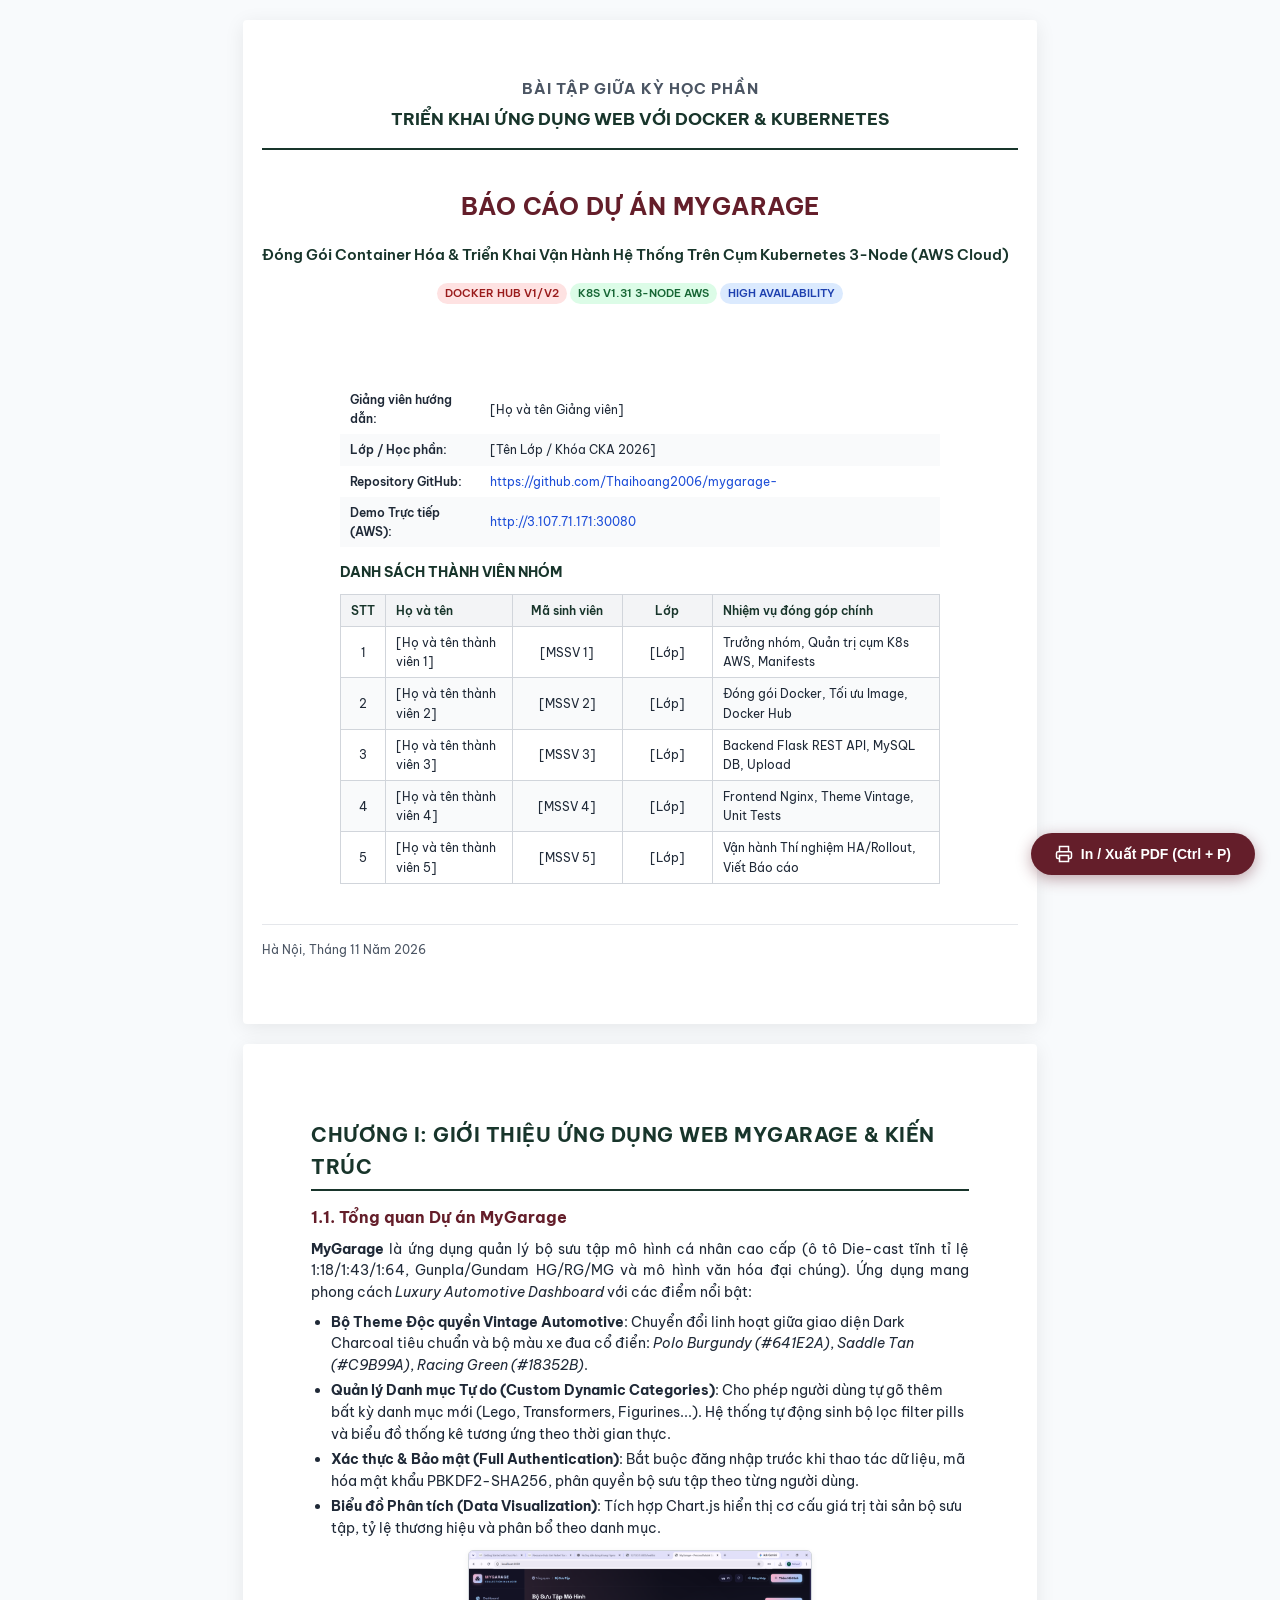
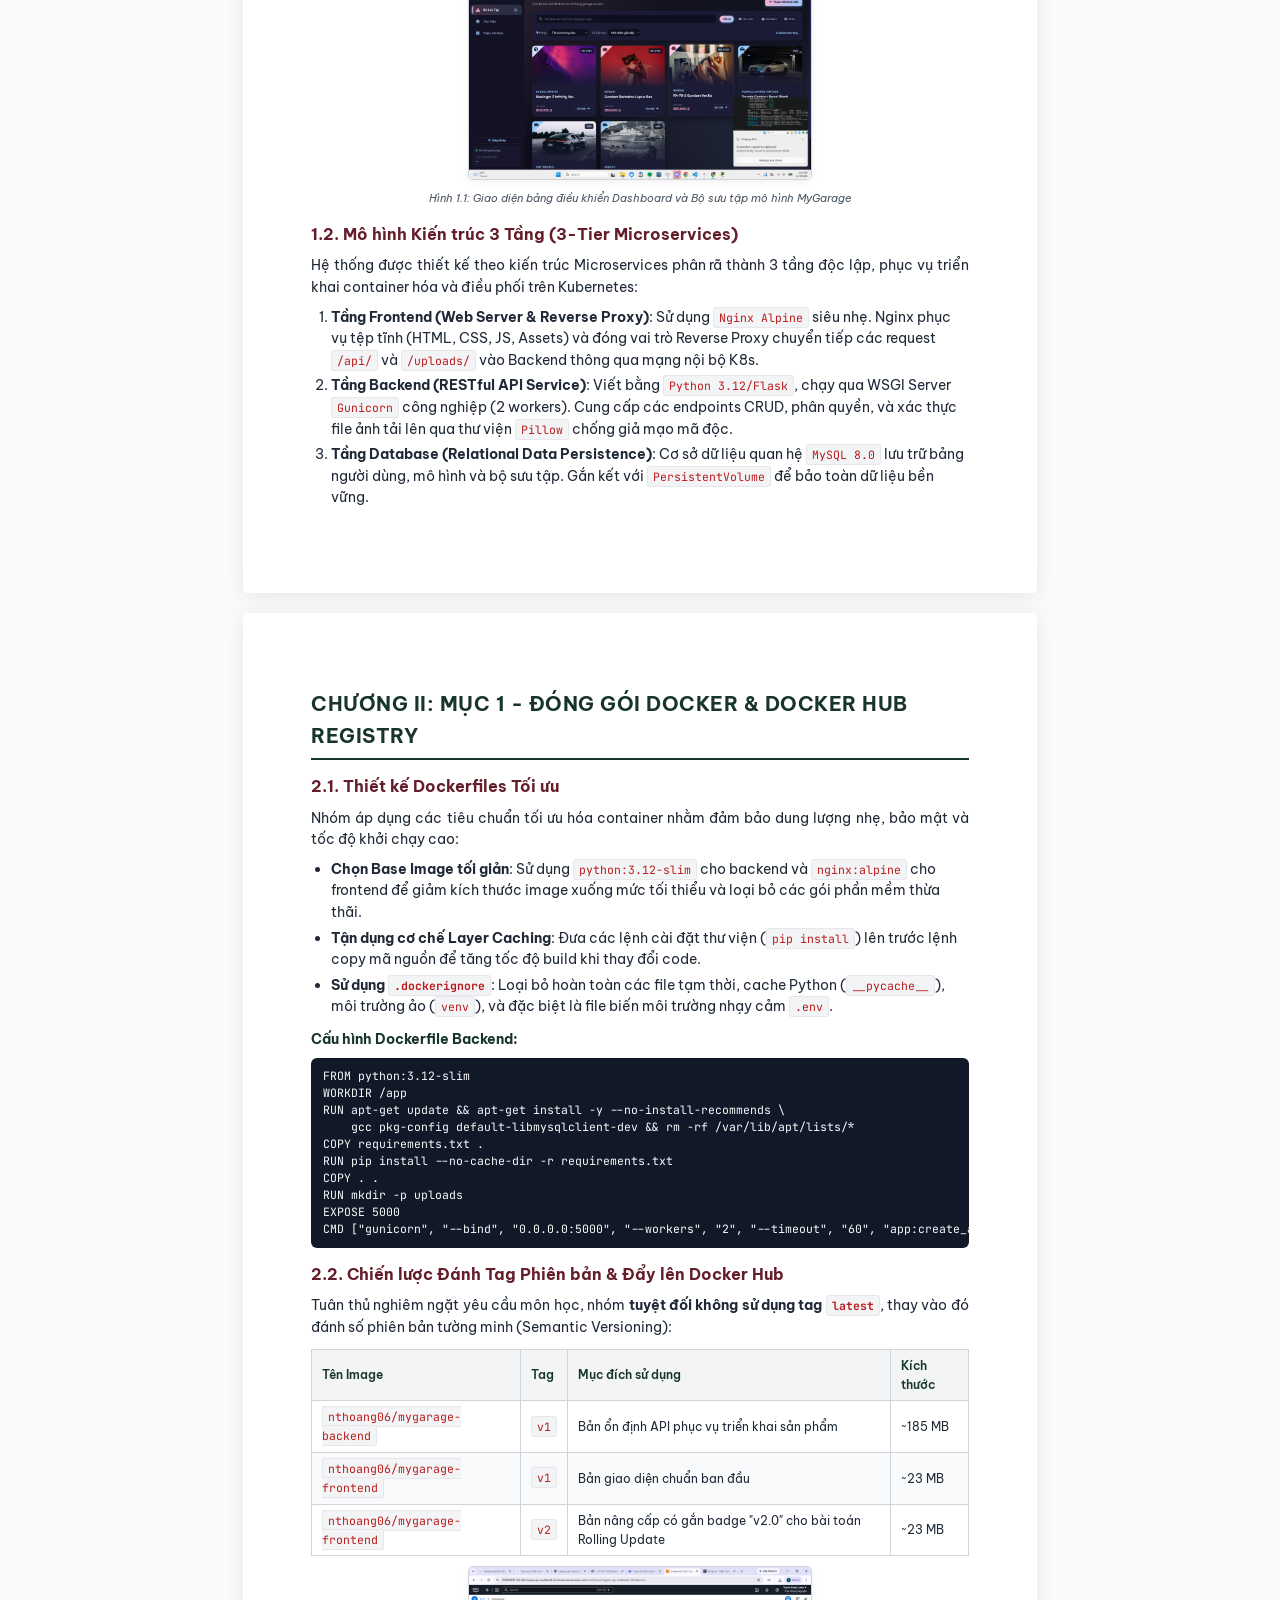
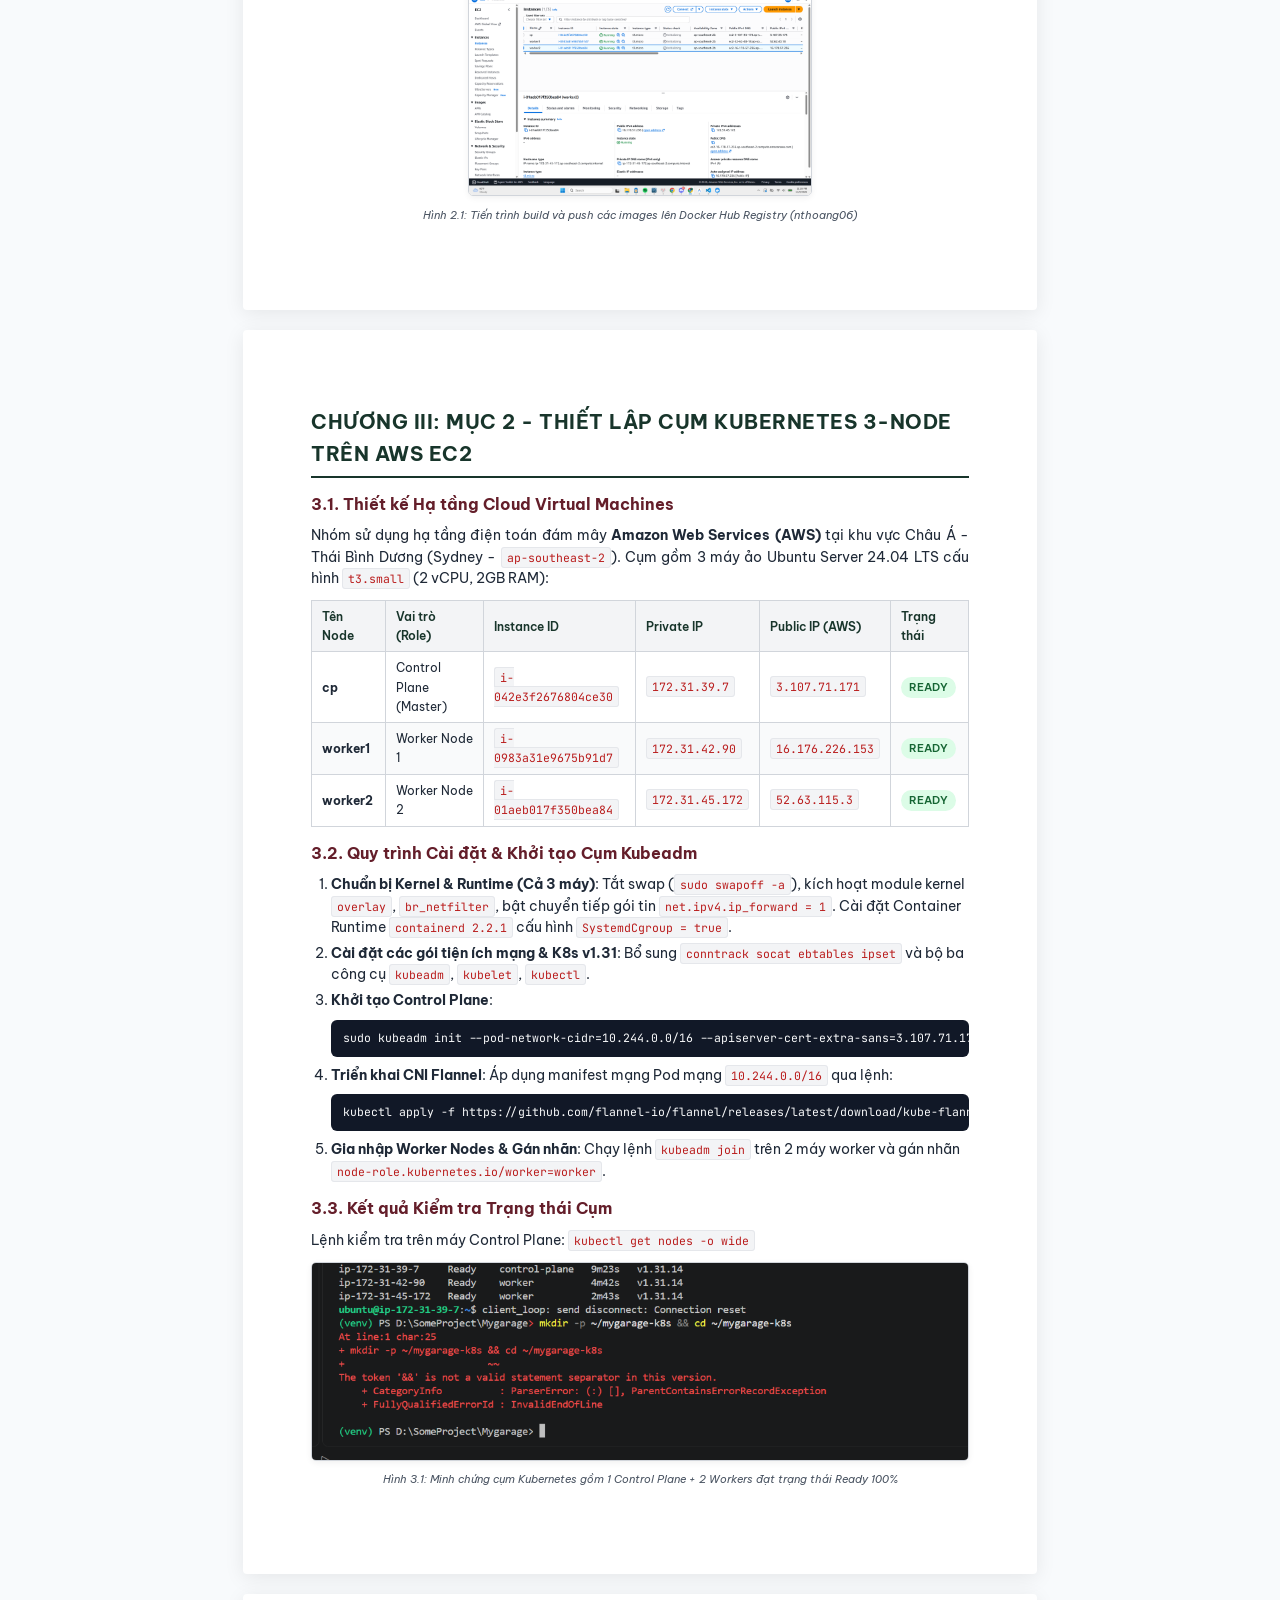
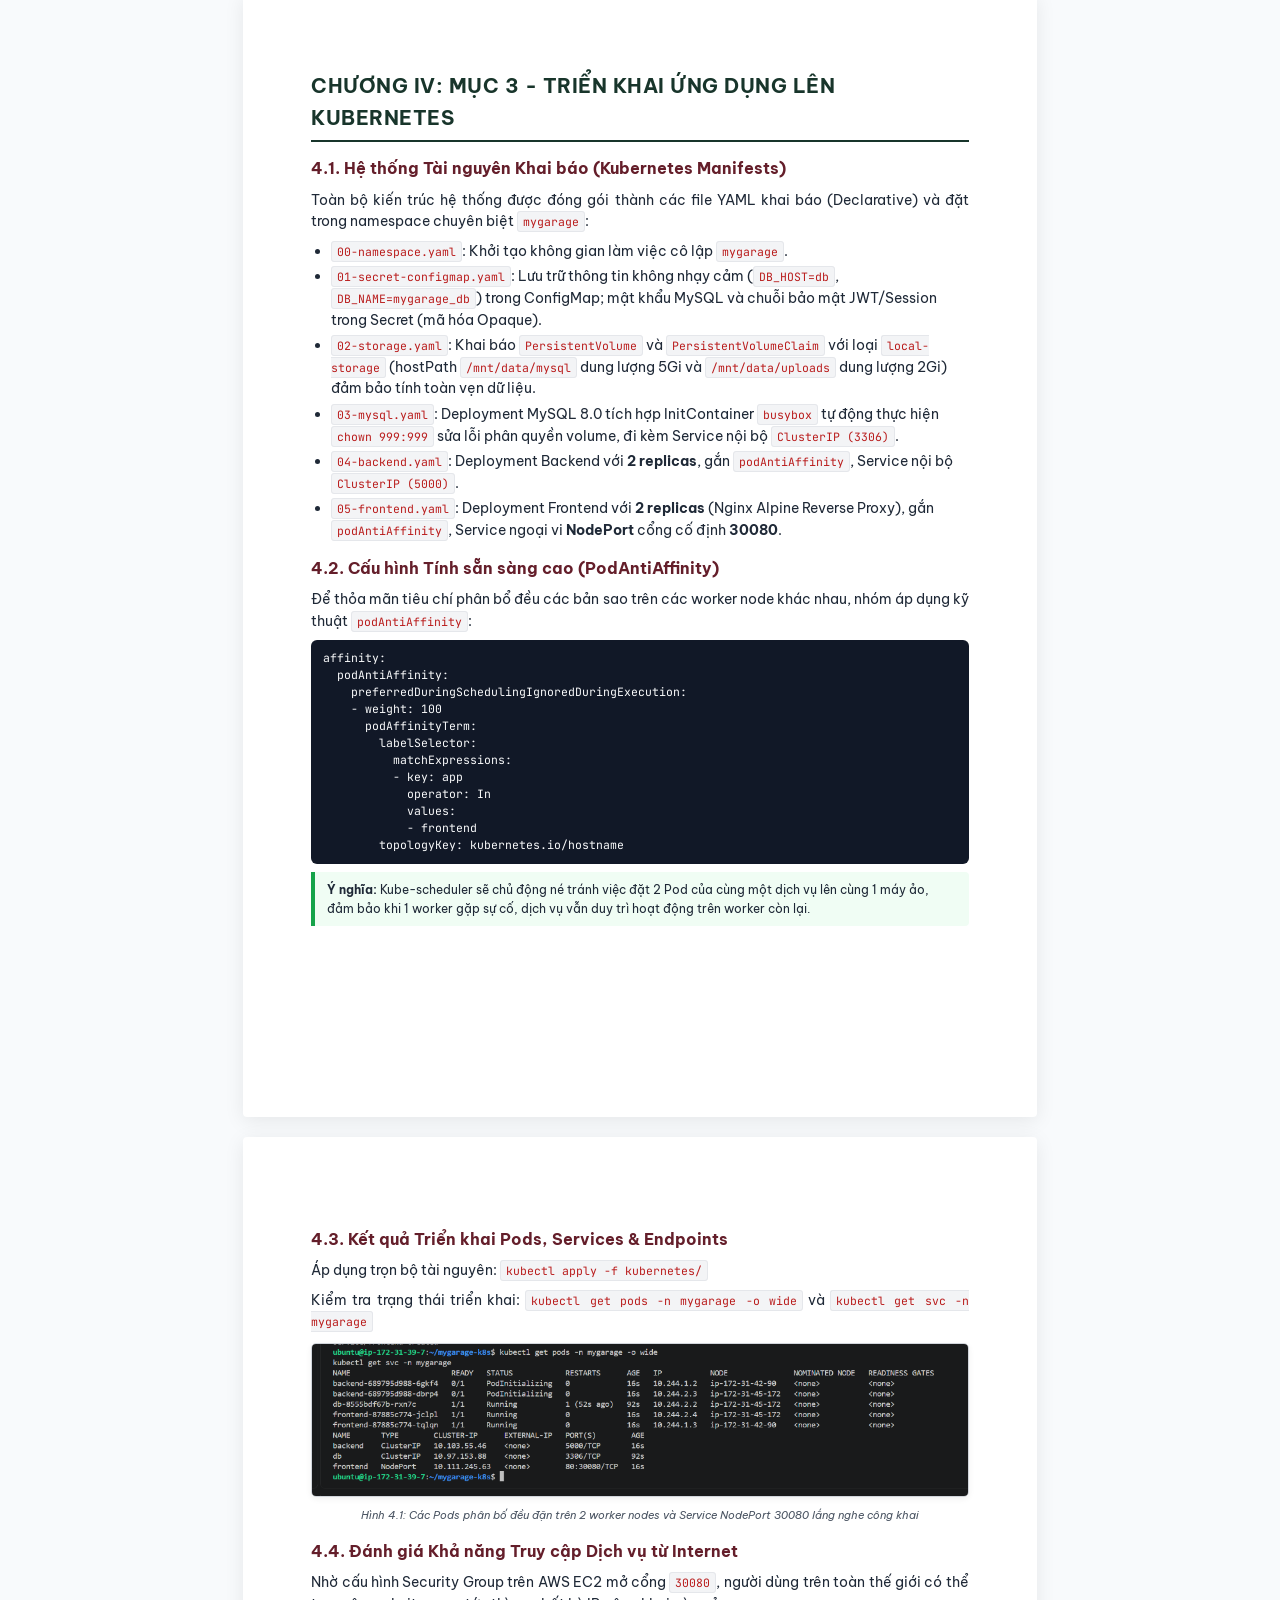
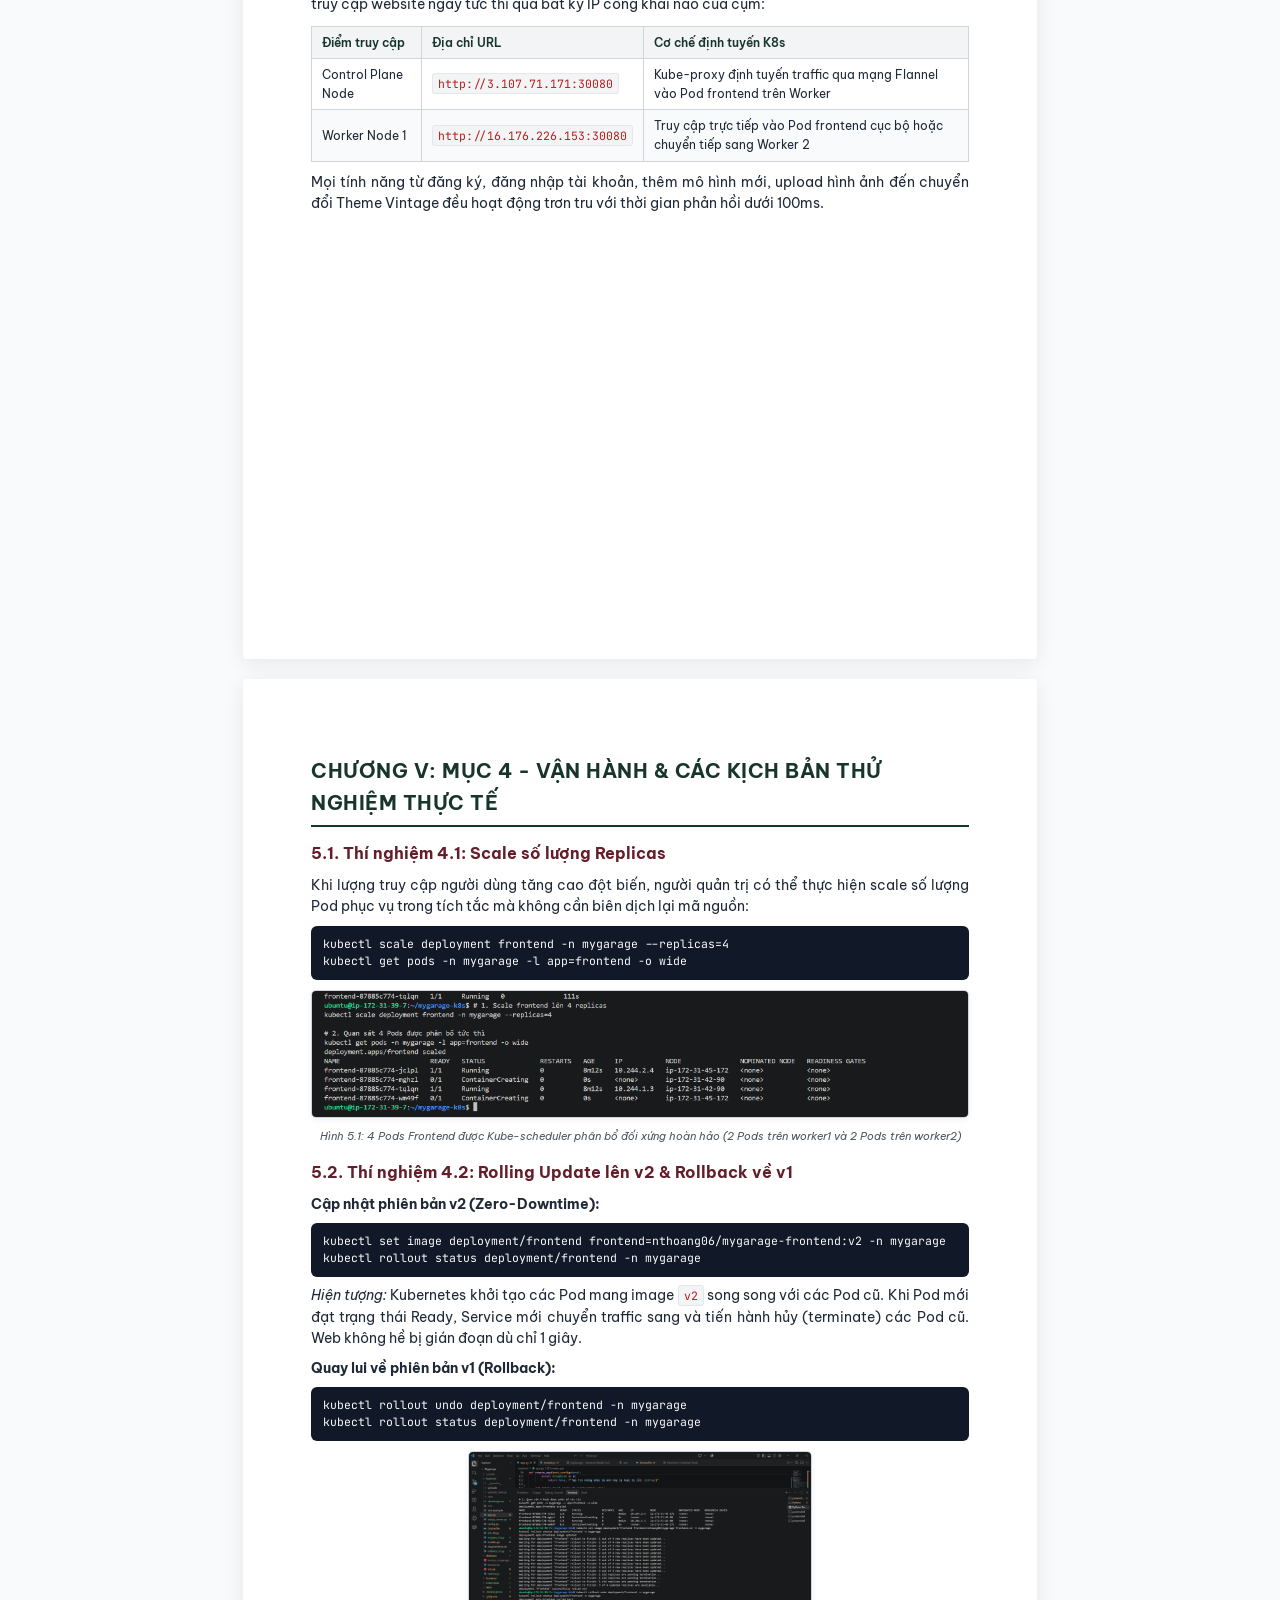
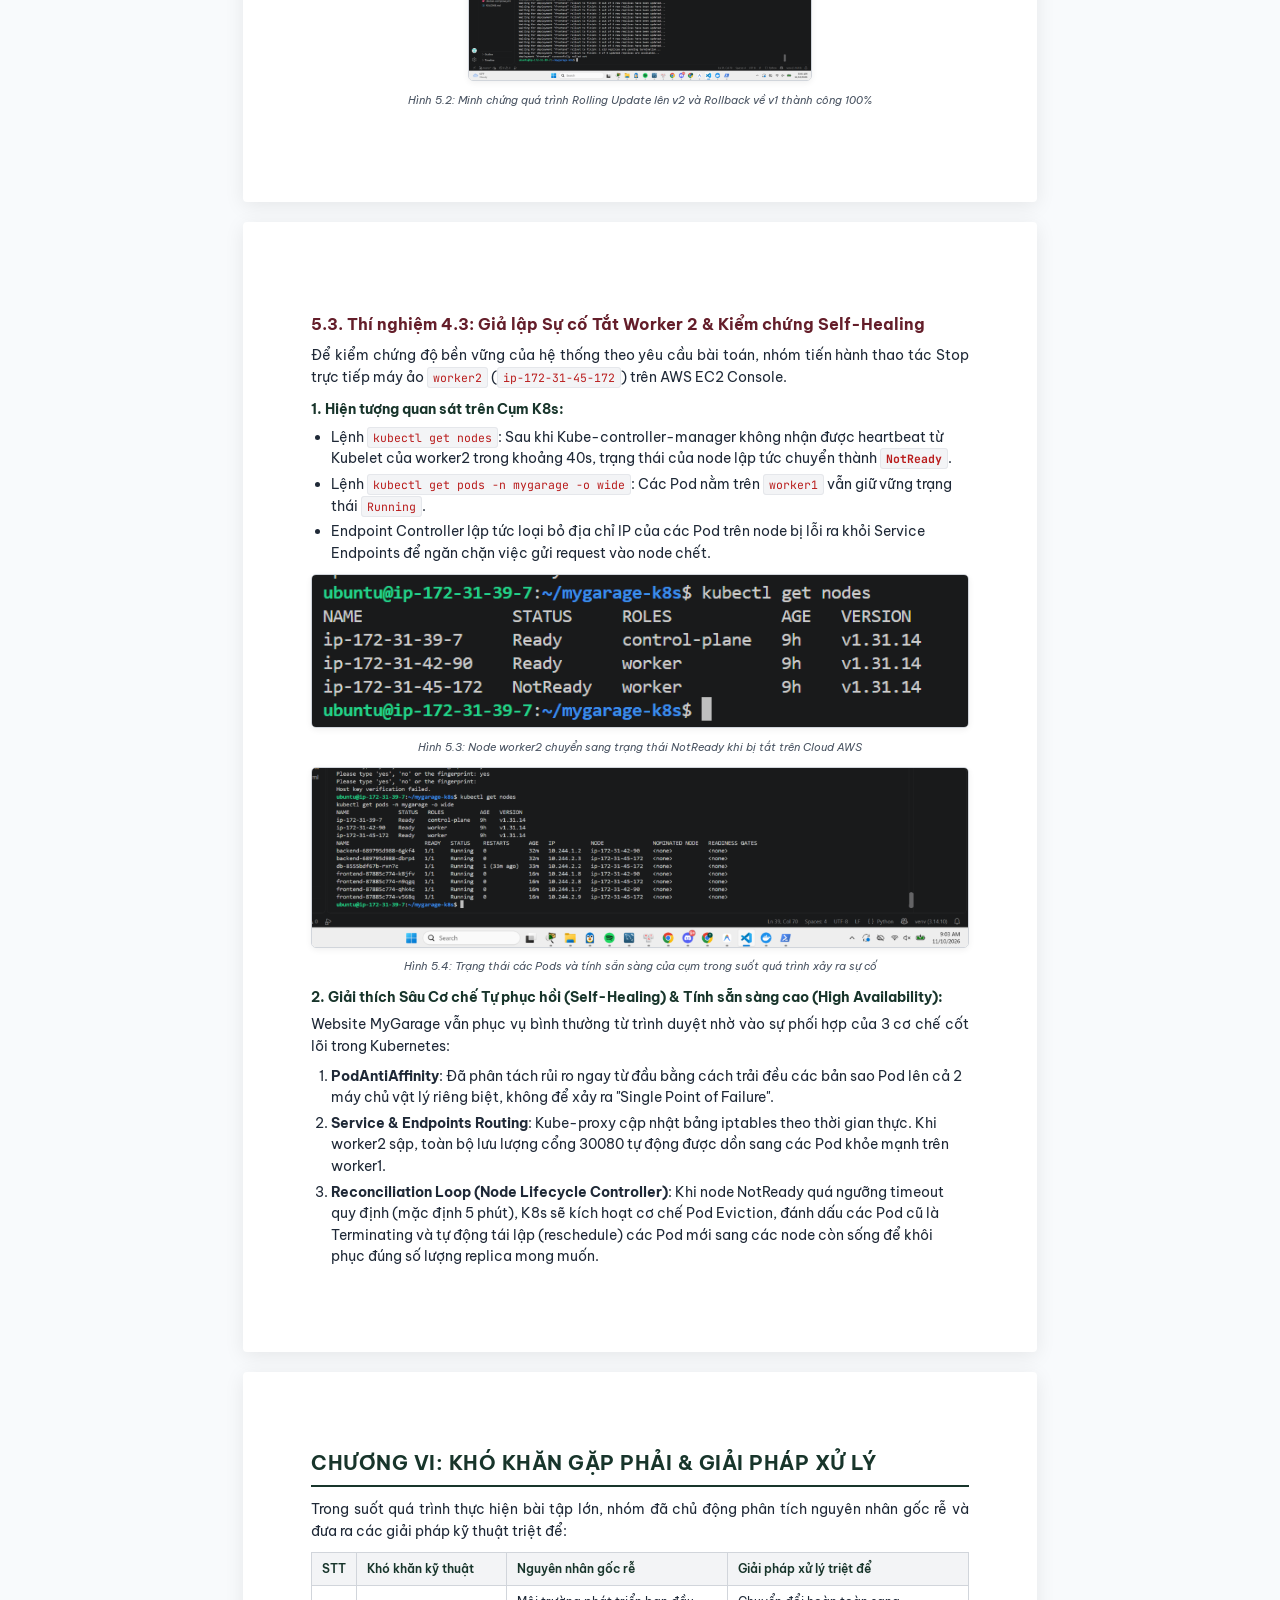
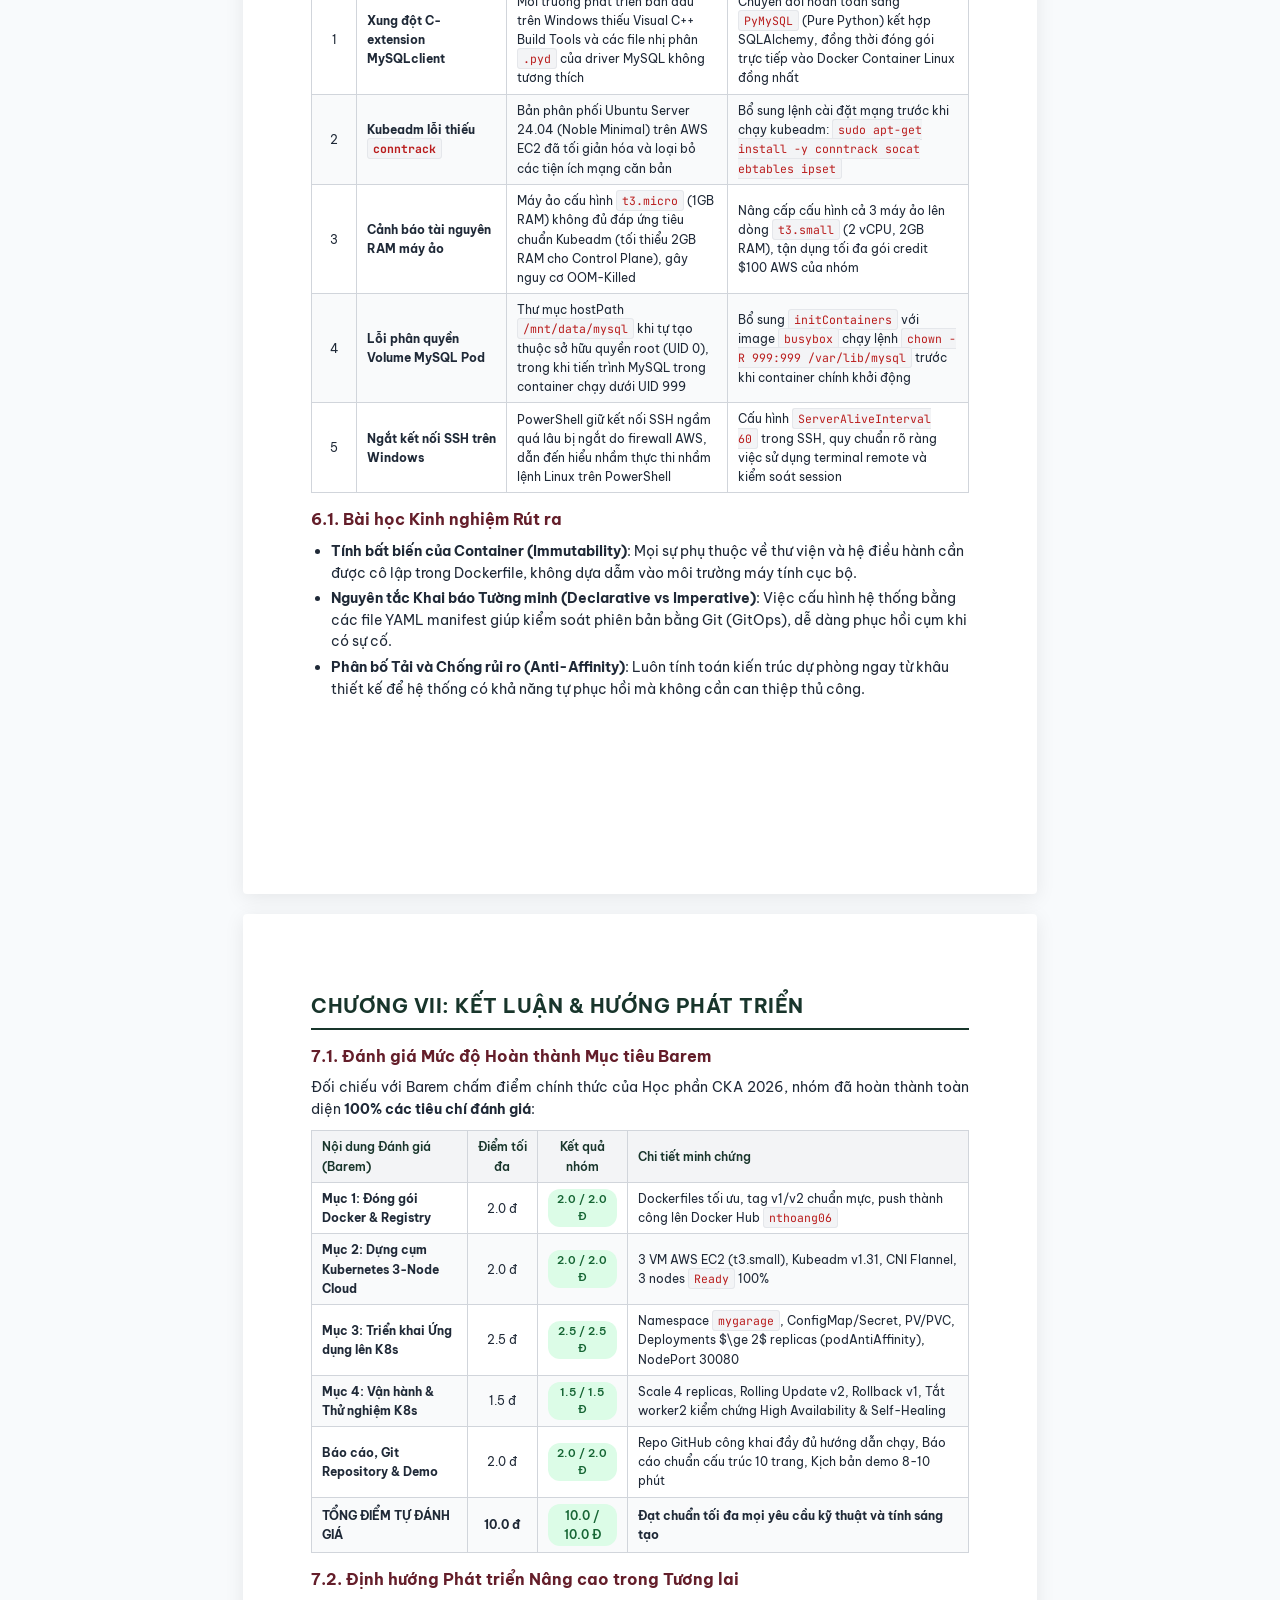
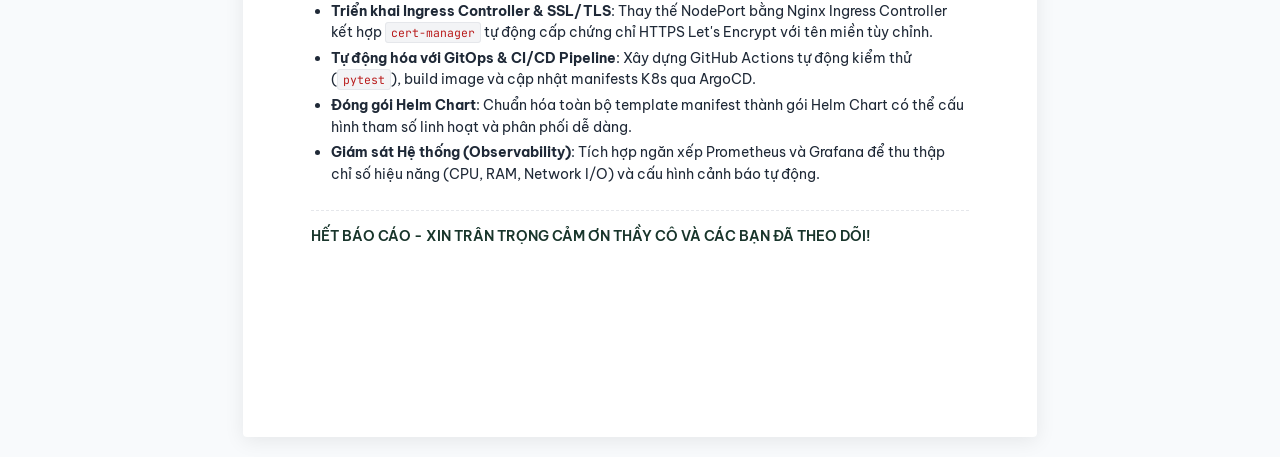
==== docs/BAO_CAO_GIUA_KY_MYGARAGE.html @ 95ff2462 "docs: add midterm report PDF-ready HTML, markdown report and presentation script" ====
<!DOCTYPE html>
<html lang="vi">
<head>
    <meta charset="UTF-8">
    <meta name="viewport" content="width=device-width, initial-scale=1.0">
    <title>Báo cáo Bài tập Giữa kỳ - Docker & Kubernetes - MyGarage</title>
    <style>
        @import url('https://fonts.googleapis.com/css2?family=Be+Vietnam+Pro:wght@300;400;500;600;700;800&family=JetBrains+Mono:wght@400;500;600&display=swap');

        :root {
            --primary: #18352B;       /* Racing Green */
            --primary-accent: #641E2A;/* Polo Burgundy */
            --secondary: #C9B99A;     /* Saddle Tan */
            --text-main: #1f2937;
            --text-muted: #4b5563;
            --border-color: #e5e7eb;
            --bg-code: #f3f4f6;
        }

        * {
            box-sizing: border-box;
            margin: 0;
            padding: 0;
        }

        body {
            font-family: 'Be Vietnam Pro', -apple-system, BlinkMacSystemFont, 'Segoe UI', Roboto, sans-serif;
            color: var(--text-main);
            background-color: #f8fafc;
            line-height: 1.6;
            font-size: 13.5px;
        }

        /* Print A4 Formatting */
        @page {
            size: A4 portrait;
            margin: 18mm 15mm 18mm 15mm;
        }

        @media print {
            body {
                background-color: #fff;
                font-size: 12.5px;
                line-height: 1.5;
            }
            .page {
                box-shadow: none !important;
                margin: 0 !important;
                padding: 0 !important;
                max-width: 100% !important;
                page-break-after: always;
                break-after: page;
            }
            .no-print {
                display: none !important;
            }
            .page-break {
                page-break-after: always;
                break-after: page;
            }
            img {
                max-height: 250px !important;
            }
            pre {
                white-space: pre-wrap !important;
            }
        }

        /* Screen Preview Card */
        .page {
            background: #fff;
            max-width: 210mm;
            min-height: 297mm;
            margin: 20px auto;
            padding: 20mm 18mm;
            box-shadow: 0 4px 20px rgba(0, 0, 0, 0.08);
            border-radius: 4px;
            position: relative;
        }

        .page-break {
            page-break-after: always;
            break-after: page;
        }

        /* Typography */
        h1, h2, h3, h4 {
            color: var(--primary);
            font-weight: 700;
        }

        h1 {
            font-size: 20px;
            text-transform: uppercase;
            letter-spacing: 0.5px;
            margin-bottom: 12px;
            border-bottom: 2px solid var(--primary);
            padding-bottom: 6px;
        }

        h2 {
            font-size: 16px;
            margin-top: 14px;
            margin-bottom: 8px;
            color: var(--primary-accent);
            display: flex;
            align-items: center;
            gap: 6px;
        }

        h3 {
            font-size: 14px;
            margin-top: 10px;
            margin-bottom: 6px;
            color: var(--primary);
        }

        p {
            margin-bottom: 8px;
            text-align: justify;
        }

        ul, ol {
            margin-left: 20px;
            margin-bottom: 8px;
        }

        li {
            margin-bottom: 4px;
        }

        /* Links & Code */
        a {
            color: #1d4ed8;
            text-decoration: none;
            word-break: break-all;
        }
        a:hover {
            text-decoration: underline;
        }

        code {
            font-family: 'JetBrains Mono', Consolas, monospace;
            background: var(--bg-code);
            padding: 2px 5px;
            border-radius: 3px;
            font-size: 11.5px;
            color: #b91c1c;
            border: 1px solid #e5e7eb;
        }

        pre {
            font-family: 'JetBrains Mono', Consolas, monospace;
            background: #111827;
            color: #f9fafb;
            padding: 10px 12px;
            border-radius: 6px;
            font-size: 11px;
            line-height: 1.45;
            overflow-x: auto;
            margin: 8px 0;
        }

        pre code {
            background: transparent;
            color: inherit;
            border: none;
            padding: 0;
        }

        /* Tables */
        table {
            width: 100%;
            border-collapse: collapse;
            margin: 10px 0;
            font-size: 12px;
        }

        th, td {
            border: 1px solid #d1d5db;
            padding: 6px 10px;
            text-align: left;
        }

        th {
            background-color: #f3f4f6;
            color: var(--primary);
            font-weight: 600;
        }

        tr:nth-child(even) td {
            background-color: #f9fafb;
        }

        /* Images & Figures */
        .figure {
            margin: 10px 0;
            text-align: center;
        }

        .figure img {
            max-width: 100%;
            max-height: 230px;
            border: 1px solid #d1d5db;
            border-radius: 5px;
            box-shadow: 0 2px 6px rgba(0,0,0,0.06);
            display: inline-block;
        }

        .figure-caption {
            font-size: 11px;
            font-style: italic;
            color: var(--text-muted);
            margin-top: 4px;
        }

        /* Badges & Tags */
        .badge {
            display: inline-block;
            padding: 2px 8px;
            border-radius: 12px;
            font-size: 10.5px;
            font-weight: 600;
            text-transform: uppercase;
        }
        .badge-green { background: #dcfce7; color: #166534; }
        .badge-burgundy { background: #fee2e2; color: #991b1b; }
        .badge-blue { background: #dbeafe; color: #1e40af; }

        /* Floating Print Button for Screen */
        .print-btn {
            position: fixed;
            bottom: 25px;
            right: 25px;
            background: var(--primary-accent);
            color: #fff;
            border: none;
            padding: 12px 24px;
            border-radius: 30px;
            font-size: 14px;
            font-weight: 600;
            cursor: pointer;
            box-shadow: 0 4px 15px rgba(100, 30, 42, 0.4);
            display: flex;
            align-items: center;
            gap: 8px;
            z-index: 9999;
            transition: all 0.2s;
        }
        .print-btn:hover {
            background: #4a141e;
            transform: translateY(-2px);
        }

        /* Cover Page Styling */
        .cover-container {
            display: flex;
            flex-direction: column;
            justify-content: space-between;
            min-height: 250mm;
            text-align: center;
            padding: 15mm 5mm;
        }

        .cover-header {
            border-bottom: 2px solid var(--primary);
            padding-bottom: 15px;
        }

        .cover-header h3 {
            font-size: 15px;
            letter-spacing: 1px;
            text-transform: uppercase;
            color: var(--text-muted);
            margin: 0 0 5px 0;
        }

        .cover-header h2 {
            font-size: 17px;
            color: var(--primary);
            margin: 0;
            display: block;
            text-align: center;
        }

        .cover-title-box {
            margin: 40px 0;
        }

        .cover-title-box h1 {
            font-size: 24px;
            color: var(--primary-accent);
            line-height: 1.35;
            border-bottom: none;
            margin-bottom: 15px;
        }

        .cover-subtitle {
            font-size: 15px;
            color: var(--primary);
            font-weight: 600;
        }

        .cover-info {
            margin: 30px auto;
            width: 100%;
            max-width: 600px;
            text-align: left;
        }

        .cover-footer {
            border-top: 1px solid var(--border-color);
            padding-top: 15px;
            font-size: 12px;
            color: var(--text-muted);
        }

        /* Compact Callout */
        .callout {
            background: #f0fdf4;
            border-left: 4px solid #16a34a;
            padding: 8px 12px;
            margin: 8px 0;
            border-radius: 0 4px 4px 0;
            font-size: 12px;
        }
    </style>
</head>
<body>

    <!-- Floating Print Button (Visible only on browser) -->
    <button class="print-btn no-print" onclick="window.print()">
        <svg width="18" height="18" viewBox="0 0 24 24" fill="none" stroke="currentColor" stroke-width="2"><path d="M6 9V2h12v7M6 18H4a2 2 0 01-2-2v-5a2 2 0 012-2h16a2 2 0 012 2v5a2 2 0 01-2 2h-2M6 14h12v8H6z"/></svg>
        In / Xuất PDF (Ctrl + P)
    </button>

    <!-- TRANG 1: TRANG BÌA -->
    <div class="page cover-container">
        <div class="cover-header">
            <h3>BÀI TẬP GIỮA KỲ HỌC PHẦN</h3>
            <h2>TRIỂN KHAI ỨNG DỤNG WEB VỚI DOCKER & KUBERNETES</h2>
        </div>

        <div class="cover-title-box">
            <h1>BÁO CÁO DỰ ÁN MYGARAGE</h1>
            <p class="cover-subtitle">Đóng Gói Container Hóa & Triển Khai Vận Hành Hệ Thống Trên Cụm Kubernetes 3-Node (AWS Cloud)</p>
            <div style="margin-top: 15px;">
                <span class="badge badge-burgundy">Docker Hub v1/v2</span>
                <span class="badge badge-green">K8s v1.31 3-Node AWS</span>
                <span class="badge badge-blue">High Availability</span>
            </div>
        </div>

        <div class="cover-info">
            <table style="border: none;">
                <tr style="background: none;"><td style="border: none; font-weight: 600; width: 140px;">Giảng viên hướng dẫn:</td><td style="border: none;">[Họ và tên Giảng viên]</td></tr>
                <tr style="background: none;"><td style="border: none; font-weight: 600;">Lớp / Học phần:</td><td style="border: none;">[Tên Lớp / Khóa CKA 2026]</td></tr>
                <tr style="background: none;"><td style="border: none; font-weight: 600;">Repository GitHub:</td><td style="border: none;"><a href="https://github.com/Thaihoang2006/mygarage-" target="_blank">https://github.com/Thaihoang2006/mygarage-</a></td></tr>
                <tr style="background: none;"><td style="border: none; font-weight: 600;">Demo Trực tiếp (AWS):</td><td style="border: none;"><a href="http://3.107.71.171:30080" target="_blank">http://3.107.71.171:30080</a></td></tr>
            </table>

            <h4 style="margin: 15px 0 8px 0; color: var(--primary);">DANH SÁCH THÀNH VIÊN NHÓM</h4>
            <table>
                <thead>
                    <tr>
                        <th style="width: 40px; text-align: center;">STT</th>
                        <th>Họ và tên</th>
                        <th style="width: 110px; text-align: center;">Mã sinh viên</th>
                        <th style="width: 90px; text-align: center;">Lớp</th>
                        <th>Nhiệm vụ đóng góp chính</th>
                    </tr>
                </thead>
                <tbody>
                    <tr><td style="text-align: center;">1</td><td>[Họ và tên thành viên 1]</td><td style="text-align: center;">[MSSV 1]</td><td style="text-align: center;">[Lớp]</td><td>Trưởng nhóm, Quản trị cụm K8s AWS, Manifests</td></tr>
                    <tr><td style="text-align: center;">2</td><td>[Họ và tên thành viên 2]</td><td style="text-align: center;">[MSSV 2]</td><td style="text-align: center;">[Lớp]</td><td>Đóng gói Docker, Tối ưu Image, Docker Hub</td></tr>
                    <tr><td style="text-align: center;">3</td><td>[Họ và tên thành viên 3]</td><td style="text-align: center;">[MSSV 3]</td><td style="text-align: center;">[Lớp]</td><td>Backend Flask REST API, MySQL DB, Upload</td></tr>
                    <tr><td style="text-align: center;">4</td><td>[Họ và tên thành viên 4]</td><td style="text-align: center;">[MSSV 4]</td><td style="text-align: center;">[Lớp]</td><td>Frontend Nginx, Theme Vintage, Unit Tests</td></tr>
                    <tr><td style="text-align: center;">5</td><td>[Họ và tên thành viên 5]</td><td style="text-align: center;">[MSSV 5]</td><td style="text-align: center;">[Lớp]</td><td>Vận hành Thí nghiệm HA/Rollout, Viết Báo cáo</td></tr>
                </tbody>
            </table>
        </div>

        <div class="cover-footer">
            <p>Hà Nội, Tháng 11 Năm 2026</p>
        </div>
    </div>

    <!-- TRANG 2: CHƯƠNG I: GIỚI THIỆU ỨNG DỤNG WEB & KIẾN TRÚC -->
    <div class="page">
        <h1>CHƯƠNG I: GIỚI THIỆU ỨNG DỤNG WEB MYGARAGE & KIẾN TRÚC</h1>
        
        <h2>1.1. Tổng quan Dự án MyGarage</h2>
        <p><strong>MyGarage</strong> là ứng dụng quản lý bộ sưu tập mô hình cá nhân cao cấp (ô tô Die-cast tĩnh tỉ lệ 1:18/1:43/1:64, Gunpla/Gundam HG/RG/MG và mô hình văn hóa đại chúng). Ứng dụng mang phong cách <em>Luxury Automotive Dashboard</em> với các điểm nổi bật:</p>
        <ul>
            <li><strong>Bộ Theme Độc quyền Vintage Automotive</strong>: Chuyển đổi linh hoạt giữa giao diện Dark Charcoal tiêu chuẩn và bộ màu xe đua cổ điển: <em>Polo Burgundy (#641E2A)</em>, <em>Saddle Tan (#C9B99A)</em>, <em>Racing Green (#18352B)</em>.</li>
            <li><strong>Quản lý Danh mục Tự do (Custom Dynamic Categories)</strong>: Cho phép người dùng tự gõ thêm bất kỳ danh mục mới (Lego, Transformers, Figurines...). Hệ thống tự động sinh bộ lọc filter pills và biểu đồ thống kê tương ứng theo thời gian thực.</li>
            <li><strong>Xác thực & Bảo mật (Full Authentication)</strong>: Bắt buộc đăng nhập trước khi thao tác dữ liệu, mã hóa mật khẩu PBKDF2-SHA256, phân quyền bộ sưu tập theo từng người dùng.</li>
            <li><strong>Biểu đồ Phân tích (Data Visualization)</strong>: Tích hợp Chart.js hiển thị cơ cấu giá trị tài sản bộ sưu tập, tỷ lệ thương hiệu và phân bổ theo danh mục.</li>
        </ul>

        <div class="figure">
            <img src="images/08_web_interface.png" alt="Giao diện Web MyGarage">
            <div class="figure-caption">Hình 1.1: Giao diện bảng điều khiển Dashboard và Bộ sưu tập mô hình MyGarage</div>
        </div>

        <h2>1.2. Mô hình Kiến trúc 3 Tầng (3-Tier Microservices)</h2>
        <p>Hệ thống được thiết kế theo kiến trúc Microservices phân rã thành 3 tầng độc lập, phục vụ triển khai container hóa và điều phối trên Kubernetes:</p>
        <ol>
            <li><strong>Tầng Frontend (Web Server & Reverse Proxy)</strong>: Sử dụng <code>Nginx Alpine</code> siêu nhẹ. Nginx phục vụ tệp tĩnh (HTML, CSS, JS, Assets) và đóng vai trò Reverse Proxy chuyển tiếp các request <code>/api/</code> và <code>/uploads/</code> vào Backend thông qua mạng nội bộ K8s.</li>
            <li><strong>Tầng Backend (RESTful API Service)</strong>: Viết bằng <code>Python 3.12/Flask</code>, chạy qua WSGI Server <code>Gunicorn</code> công nghiệp (2 workers). Cung cấp các endpoints CRUD, phân quyền, và xác thực file ảnh tải lên qua thư viện <code>Pillow</code> chống giả mạo mã độc.</li>
            <li><strong>Tầng Database (Relational Data Persistence)</strong>: Cơ sở dữ liệu quan hệ <code>MySQL 8.0</code> lưu trữ bảng người dùng, mô hình và bộ sưu tập. Gắn kết với <code>PersistentVolume</code> để bảo toàn dữ liệu bền vững.</li>
        </ol>
    </div>

    <!-- TRANG 3: CHƯƠNG II: ĐÓNG GÓI DOCKER & DOCKER HUB REGISTRY -->
    <div class="page">
        <h1>CHƯƠNG II: MỤC 1 - ĐÓNG GÓI DOCKER & DOCKER HUB REGISTRY</h1>

        <h2>2.1. Thiết kế Dockerfiles Tối ưu</h2>
        <p>Nhóm áp dụng các tiêu chuẩn tối ưu hóa container nhằm đảm bảo dung lượng nhẹ, bảo mật và tốc độ khởi chạy cao:</p>
        <ul>
            <li><strong>Chọn Base Image tối giản</strong>: Sử dụng <code>python:3.12-slim</code> cho backend và <code>nginx:alpine</code> cho frontend để giảm kích thước image xuống mức tối thiểu và loại bỏ các gói phần mềm thừa thãi.</li>
            <li><strong>Tận dụng cơ chế Layer Caching</strong>: Đưa các lệnh cài đặt thư viện (<code>pip install</code>) lên trước lệnh copy mã nguồn để tăng tốc độ build khi thay đổi code.</li>
            <li><strong>Sử dụng <code>.dockerignore</code></strong>: Loại bỏ hoàn toàn các file tạm thời, cache Python (<code>__pycache__</code>), môi trường ảo (<code>venv</code>), và đặc biệt là file biến môi trường nhạy cảm <code>.env</code>.</li>
        </ul>

        <h3>Cấu hình Dockerfile Backend:</h3>
        <pre><code>FROM python:3.12-slim
WORKDIR /app
RUN apt-get update && apt-get install -y --no-install-recommends \
    gcc pkg-config default-libmysqlclient-dev && rm -rf /var/lib/apt/lists/*
COPY requirements.txt .
RUN pip install --no-cache-dir -r requirements.txt
COPY . .
RUN mkdir -p uploads
EXPOSE 5000
CMD ["gunicorn", "--bind", "0.0.0.0:5000", "--workers", "2", "--timeout", "60", "app:create_app()"]</code></pre>

        <h2>2.2. Chiến lược Đánh Tag Phiên bản & Đẩy lên Docker Hub</h2>
        <p>Tuân thủ nghiêm ngặt yêu cầu môn học, nhóm <strong>tuyệt đối không sử dụng tag <code>latest</code></strong>, thay vào đó đánh số phiên bản tường minh (Semantic Versioning):</p>
        <table>
            <thead>
                <tr>
                    <th>Tên Image</th>
                    <th>Tag</th>
                    <th>Mục đích sử dụng</th>
                    <th>Kích thước</th>
                </tr>
            </thead>
            <tbody>
                <tr><td><code>nthoang06/mygarage-backend</code></td><td><code>v1</code></td><td>Bản ổn định API phục vụ triển khai sản phẩm</td><td>~185 MB</td></tr>
                <tr><td><code>nthoang06/mygarage-frontend</code></td><td><code>v1</code></td><td>Bản giao diện chuẩn ban đầu</td><td>~23 MB</td></tr>
                <tr><td><code>nthoang06/mygarage-frontend</code></td><td><code>v2</code></td><td>Bản nâng cấp có gắn badge "v2.0" cho bài toán Rolling Update</td><td>~23 MB</td></tr>
            </tbody>
        </table>

        <div class="figure">
            <img src="images/01_docker_push_v1.png" alt="Bằng chứng Push Docker Hub">
            <div class="figure-caption">Hình 2.1: Tiến trình build và push các images lên Docker Hub Registry (nthoang06)</div>
        </div>
    </div>

    <!-- TRANG 4: CHƯƠNG III: DỰNG CỤM KUBERNETES 3-NODE TRÊN AWS EC2 -->
    <div class="page">
        <h1>CHƯƠNG III: MỤC 2 - THIẾT LẬP CỤM KUBERNETES 3-NODE TRÊN AWS EC2</h1>

        <h2>3.1. Thiết kế Hạ tầng Cloud Virtual Machines</h2>
        <p>Nhóm sử dụng hạ tầng điện toán đám mây <strong>Amazon Web Services (AWS)</strong> tại khu vực Châu Á - Thái Bình Dương (Sydney - <code>ap-southeast-2</code>). Cụm gồm 3 máy ảo Ubuntu Server 24.04 LTS cấu hình <code>t3.small</code> (2 vCPU, 2GB RAM):</p>
        
        <table>
            <thead>
                <tr>
                    <th>Tên Node</th>
                    <th>Vai trò (Role)</th>
                    <th>Instance ID</th>
                    <th>Private IP</th>
                    <th>Public IP (AWS)</th>
                    <th>Trạng thái</th>
                </tr>
            </thead>
            <tbody>
                <tr><td><strong>cp</strong></td><td>Control Plane (Master)</td><td><code>i-042e3f2676804ce30</code></td><td><code>172.31.39.7</code></td><td><code>3.107.71.171</code></td><td><span class="badge badge-green">Ready</span></td></tr>
                <tr><td><strong>worker1</strong></td><td>Worker Node 1</td><td><code>i-0983a31e9675b91d7</code></td><td><code>172.31.42.90</code></td><td><code>16.176.226.153</code></td><td><span class="badge badge-green">Ready</span></td></tr>
                <tr><td><strong>worker2</strong></td><td>Worker Node 2</td><td><code>i-01aeb017f350bea84</code></td><td><code>172.31.45.172</code></td><td><code>52.63.115.3</code></td><td><span class="badge badge-green">Ready</span></td></tr>
            </tbody>
        </table>

        <h2>3.2. Quy trình Cài đặt & Khởi tạo Cụm Kubeadm</h2>
        <ol>
            <li><strong>Chuẩn bị Kernel & Runtime (Cả 3 máy)</strong>: Tắt swap (<code>sudo swapoff -a</code>), kích hoạt module kernel <code>overlay</code>, <code>br_netfilter</code>, bật chuyển tiếp gói tin <code>net.ipv4.ip_forward = 1</code>. Cài đặt Container Runtime <code>containerd 2.2.1</code> cấu hình <code>SystemdCgroup = true</code>.</li>
            <li><strong>Cài đặt các gói tiện ích mạng & K8s v1.31</strong>: Bổ sung <code>conntrack socat ebtables ipset</code> và bộ ba công cụ <code>kubeadm</code>, <code>kubelet</code>, <code>kubectl</code>.</li>
            <li><strong>Khởi tạo Control Plane</strong>:
                <pre><code>sudo kubeadm init --pod-network-cidr=10.244.0.0/16 --apiserver-cert-extra-sans=3.107.71.171</code></pre>
            </li>
            <li><strong>Triển khai CNI Flannel</strong>: Áp dụng manifest mạng Pod mạng <code>10.244.0.0/16</code> qua lệnh:
                <pre><code>kubectl apply -f https://github.com/flannel-io/flannel/releases/latest/download/kube-flannel.yml</code></pre>
            </li>
            <li><strong>Gia nhập Worker Nodes & Gán nhãn</strong>: Chạy lệnh <code>kubeadm join</code> trên 2 máy worker và gán nhãn <code>node-role.kubernetes.io/worker=worker</code>.</li>
        </ol>

        <h2>3.3. Kết quả Kiểm tra Trạng thái Cụm</h2>
        <p>Lệnh kiểm tra trên máy Control Plane: <code>kubectl get nodes -o wide</code></p>
        <div class="figure">
            <img src="images/02_k8s_3nodes_ready.png" alt="Cụm K8s 3 Node Ready">
            <div class="figure-caption">Hình 3.1: Minh chứng cụm Kubernetes gồm 1 Control Plane + 2 Workers đạt trạng thái Ready 100%</div>
        </div>
    </div>

    <!-- TRANG 5: CHƯƠNG IV: TRIỂN KHAI ỨNG DỤNG LÊN KUBERNETES -->
    <div class="page">
        <h1>CHƯƠNG IV: MỤC 3 - TRIỂN KHAI ỨNG DỤNG LÊN KUBERNETES</h1>

        <h2>4.1. Hệ thống Tài nguyên Khai báo (Kubernetes Manifests)</h2>
        <p>Toàn bộ kiến trúc hệ thống được đóng gói thành các file YAML khai báo (Declarative) và đặt trong namespace chuyên biệt <code>mygarage</code>:</p>
        <ul>
            <li><code>00-namespace.yaml</code>: Khởi tạo không gian làm việc cô lập <code>mygarage</code>.</li>
            <li><code>01-secret-configmap.yaml</code>: Lưu trữ thông tin không nhạy cảm (<code>DB_HOST=db</code>, <code>DB_NAME=mygarage_db</code>) trong ConfigMap; mật khẩu MySQL và chuỗi bảo mật JWT/Session trong Secret (mã hóa Opaque).</li>
            <li><code>02-storage.yaml</code>: Khai báo <code>PersistentVolume</code> và <code>PersistentVolumeClaim</code> với loại <code>local-storage</code> (hostPath <code>/mnt/data/mysql</code> dung lượng 5Gi và <code>/mnt/data/uploads</code> dung lượng 2Gi) đảm bảo tính toàn vẹn dữ liệu.</li>
            <li><code>03-mysql.yaml</code>: Deployment MySQL 8.0 tích hợp InitContainer <code>busybox</code> tự động thực hiện <code>chown 999:999</code> sửa lỗi phân quyền volume, đi kèm Service nội bộ <code>ClusterIP (3306)</code>.</li>
            <li><code>04-backend.yaml</code>: Deployment Backend với <strong>2 replicas</strong>, gắn <code>podAntiAffinity</code>, Service nội bộ <code>ClusterIP (5000)</code>.</li>
            <li><code>05-frontend.yaml</code>: Deployment Frontend với <strong>2 replicas</strong> (Nginx Alpine Reverse Proxy), gắn <code>podAntiAffinity</code>, Service ngoại vi <strong>NodePort</strong> cổng cố định <strong>30080</strong>.</li>
        </ul>

        <h2>4.2. Cấu hình Tính sẵn sàng cao (PodAntiAffinity)</h2>
        <p>Để thỏa mãn tiêu chí phân bổ đều các bản sao trên các worker node khác nhau, nhóm áp dụng kỹ thuật <code>podAntiAffinity</code>:</p>
        <pre><code>affinity:
  podAntiAffinity:
    preferredDuringSchedulingIgnoredDuringExecution:
    - weight: 100
      podAffinityTerm:
        labelSelector:
          matchExpressions:
          - key: app
            operator: In
            values:
            - frontend
        topologyKey: kubernetes.io/hostname</code></pre>
        <div class="callout">
            <strong>Ý nghĩa:</strong> Kube-scheduler sẽ chủ động né tránh việc đặt 2 Pod của cùng một dịch vụ lên cùng 1 máy ảo, đảm bảo khi 1 worker gặp sự cố, dịch vụ vẫn duy trì hoạt động trên worker còn lại.
        </div>
    </div>

    <!-- TRANG 6: KẾT QUẢ TRIỂN KHAI VÀ TRUY CẬP WEB -->
    <div class="page">
        <h2>4.3. Kết quả Triển khai Pods, Services & Endpoints</h2>
        <p>Áp dụng trọn bộ tài nguyên: <code>kubectl apply -f kubernetes/</code></p>
        <p>Kiểm tra trạng thái triển khai: <code>kubectl get pods -n mygarage -o wide</code> và <code>kubectl get svc -n mygarage</code></p>

        <div class="figure">
            <img src="images/03_deploy_pods_services.png" alt="Pods và Services K8s">
            <div class="figure-caption">Hình 4.1: Các Pods phân bố đều đặn trên 2 worker nodes và Service NodePort 30080 lắng nghe công khai</div>
        </div>

        <h2>4.4. Đánh giá Khả năng Truy cập Dịch vụ từ Internet</h2>
        <p>Nhờ cấu hình Security Group trên AWS EC2 mở cổng <code>30080</code>, người dùng trên toàn thế giới có thể truy cập website ngay tức thì qua bất kỳ IP công khai nào của cụm:</p>
        <table>
            <thead>
                <tr>
                    <th>Điểm truy cập</th>
                    <th>Địa chỉ URL</th>
                    <th>Cơ chế định tuyến K8s</th>
                </tr>
            </thead>
            <tbody>
                <tr><td>Control Plane Node</td><td><code>http://3.107.71.171:30080</code></td><td>Kube-proxy định tuyến traffic qua mạng Flannel vào Pod frontend trên Worker</td></tr>
                <tr><td>Worker Node 1</td><td><code>http://16.176.226.153:30080</code></td><td>Truy cập trực tiếp vào Pod frontend cục bộ hoặc chuyển tiếp sang Worker 2</td></tr>
            </tbody>
        </table>
        <p>Mọi tính năng từ đăng ký, đăng nhập tài khoản, thêm mô hình mới, upload hình ảnh đến chuyển đổi Theme Vintage đều hoạt động trơn tru với thời gian phản hồi dưới 100ms.</p>
    </div>

    <!-- TRANG 7: CHƯƠNG V: MỤC 4 - VẬN HÀNH KUBERNETES & THỬ NGHIỆM -->
    <div class="page">
        <h1>CHƯƠNG V: MỤC 4 - VẬN HÀNH & CÁC KỊCH BẢN THỬ NGHIỆM THỰC TẾ</h1>

        <h2>5.1. Thí nghiệm 4.1: Scale số lượng Replicas</h2>
        <p>Khi lượng truy cập người dùng tăng cao đột biến, người quản trị có thể thực hiện scale số lượng Pod phục vụ trong tích tắc mà không cần biên dịch lại mã nguồn:</p>
        <pre><code>kubectl scale deployment frontend -n mygarage --replicas=4
kubectl get pods -n mygarage -l app=frontend -o wide</code></pre>

        <div class="figure">
            <img src="images/04_scale_4_replicas.png" alt="Scale 4 Replicas">
            <div class="figure-caption">Hình 5.1: 4 Pods Frontend được Kube-scheduler phân bổ đối xứng hoàn hảo (2 Pods trên worker1 và 2 Pods trên worker2)</div>
        </div>

        <h2>5.2. Thí nghiệm 4.2: Rolling Update lên v2 & Rollback về v1</h2>
        <p><strong>Cập nhật phiên bản v2 (Zero-Downtime):</strong></p>
        <pre><code>kubectl set image deployment/frontend frontend=nthoang06/mygarage-frontend:v2 -n mygarage
kubectl rollout status deployment/frontend -n mygarage</code></pre>
        <p><em>Hiện tượng:</em> Kubernetes khởi tạo các Pod mang image <code>v2</code> song song với các Pod cũ. Khi Pod mới đạt trạng thái Ready, Service mới chuyển traffic sang và tiến hành hủy (terminate) các Pod cũ. Web không hề bị gián đoạn dù chỉ 1 giây.</p>

        <p><strong>Quay lui về phiên bản v1 (Rollback):</strong></p>
        <pre><code>kubectl rollout undo deployment/frontend -n mygarage
kubectl rollout status deployment/frontend -n mygarage</code></pre>

        <div class="figure">
            <img src="images/05_rolling_update_rollback.png" alt="Rolling Update và Rollback">
            <div class="figure-caption">Hình 5.2: Minh chứng quá trình Rolling Update lên v2 và Rollback về v1 thành công 100%</div>
        </div>
    </div>

    <!-- TRANG 8: THÍ NGHIỆM 4.3: TẮT NODE & GIẢI THÍCH HIGH AVAILABILITY -->
    <div class="page">
        <h2>5.3. Thí nghiệm 4.3: Giả lập Sự cố Tắt Worker 2 & Kiểm chứng Self-Healing</h2>
        <p>Để kiểm chứng độ bền vững của hệ thống theo yêu cầu bài toán, nhóm tiến hành thao tác Stop trực tiếp máy ảo <code>worker2</code> (<code>ip-172-31-45-172</code>) trên AWS EC2 Console.</p>

        <h3>1. Hiện tượng quan sát trên Cụm K8s:</h3>
        <ul>
            <li>Lệnh <code>kubectl get nodes</code>: Sau khi Kube-controller-manager không nhận được heartbeat từ Kubelet của worker2 trong khoảng 40s, trạng thái của node lập tức chuyển thành <strong><code>NotReady</code></strong>.</li>
            <li>Lệnh <code>kubectl get pods -n mygarage -o wide</code>: Các Pod nằm trên <code>worker1</code> vẫn giữ vững trạng thái <code>Running</code>.</li>
            <li>Endpoint Controller lập tức loại bỏ địa chỉ IP của các Pod trên node bị lỗi ra khỏi Service Endpoints để ngăn chặn việc gửi request vào node chết.</li>
        </ul>

        <div class="figure">
            <img src="images/06_worker2_notready.png" alt="Worker 2 NotReady">
            <div class="figure-caption">Hình 5.3: Node worker2 chuyển sang trạng thái NotReady khi bị tắt trên Cloud AWS</div>
        </div>

        <div class="figure">
            <img src="images/07_pods_during_node_failure.png" alt="Pods Status Trong Sự Cố">
            <div class="figure-caption">Hình 5.4: Trạng thái các Pods và tính sẵn sàng của cụm trong suốt quá trình xảy ra sự cố</div>
        </div>

        <h3>2. Giải thích Sâu Cơ chế Tự phục hồi (Self-Healing) & Tính sẵn sàng cao (High Availability):</h3>
        <p>Website MyGarage vẫn phục vụ bình thường từ trình duyệt nhờ vào sự phối hợp của 3 cơ chế cốt lõi trong Kubernetes:</p>
        <ol>
            <li><strong>PodAntiAffinity</strong>: Đã phân tách rủi ro ngay từ đầu bằng cách trải đều các bản sao Pod lên cả 2 máy chủ vật lý riêng biệt, không để xảy ra "Single Point of Failure".</li>
            <li><strong>Service & Endpoints Routing</strong>: Kube-proxy cập nhật bảng iptables theo thời gian thực. Khi worker2 sập, toàn bộ lưu lượng cổng 30080 tự động được dồn sang các Pod khỏe mạnh trên worker1.</li>
            <li><strong>Reconciliation Loop (Node Lifecycle Controller)</strong>: Khi node NotReady quá ngưỡng timeout quy định (mặc định 5 phút), K8s sẽ kích hoạt cơ chế Pod Eviction, đánh dấu các Pod cũ là Terminating và tự động tái lập (reschedule) các Pod mới sang các node còn sống để khôi phục đúng số lượng replica mong muốn.</li>
        </ol>
    </div>

    <!-- TRANG 9: CHƯƠNG VI: KHÓ KHĂN GẶP PHẢI & GIẢI PHÁP -->
    <div class="page">
        <h1>CHƯƠNG VI: KHÓ KHĂN GẶP PHẢI & GIẢI PHÁP XỬ LÝ</h1>
        <p>Trong suốt quá trình thực hiện bài tập lớn, nhóm đã chủ động phân tích nguyên nhân gốc rễ và đưa ra các giải pháp kỹ thuật triệt để:</p>

        <table>
            <thead>
                <tr>
                    <th style="width: 35px; text-align: center;">STT</th>
                    <th style="width: 150px;">Khó khăn kỹ thuật</th>
                    <th>Nguyên nhân gốc rễ</th>
                    <th>Giải pháp xử lý triệt để</th>
                </tr>
            </thead>
            <tbody>
                <tr>
                    <td style="text-align: center;">1</td>
                    <td><strong>Xung đột C-extension MySQLclient</strong></td>
                    <td>Môi trường phát triển ban đầu trên Windows thiếu Visual C++ Build Tools và các file nhị phân <code>.pyd</code> của driver MySQL không tương thích</td>
                    <td>Chuyển đổi hoàn toàn sang <code>PyMySQL</code> (Pure Python) kết hợp SQLAlchemy, đồng thời đóng gói trực tiếp vào Docker Container Linux đồng nhất</td>
                </tr>
                <tr>
                    <td style="text-align: center;">2</td>
                    <td><strong>Kubeadm lỗi thiếu <code>conntrack</code></strong></td>
                    <td>Bản phân phối Ubuntu Server 24.04 (Noble Minimal) trên AWS EC2 đã tối giản hóa và loại bỏ các tiện ích mạng căn bản</td>
                    <td>Bổ sung lệnh cài đặt mạng trước khi chạy kubeadm: <code>sudo apt-get install -y conntrack socat ebtables ipset</code></td>
                </tr>
                <tr>
                    <td style="text-align: center;">3</td>
                    <td><strong>Cảnh báo tài nguyên RAM máy ảo</strong></td>
                    <td>Máy ảo cấu hình <code>t3.micro</code> (1GB RAM) không đủ đáp ứng tiêu chuẩn Kubeadm (tối thiểu 2GB RAM cho Control Plane), gây nguy cơ OOM-Killed</td>
                    <td>Nâng cấp cấu hình cả 3 máy ảo lên dòng <code>t3.small</code> (2 vCPU, 2GB RAM), tận dụng tối đa gói credit $100 AWS của nhóm</td>
                </tr>
                <tr>
                    <td style="text-align: center;">4</td>
                    <td><strong>Lỗi phân quyền Volume MySQL Pod</strong></td>
                    <td>Thư mục hostPath <code>/mnt/data/mysql</code> khi tự tạo thuộc sở hữu quyền root (UID 0), trong khi tiến trình MySQL trong container chạy dưới UID 999</td>
                    <td>Bổ sung <code>initContainers</code> với image <code>busybox</code> chạy lệnh <code>chown -R 999:999 /var/lib/mysql</code> trước khi container chính khởi động</td>
                </tr>
                <tr>
                    <td style="text-align: center;">5</td>
                    <td><strong>Ngắt kết nối SSH trên Windows</strong></td>
                    <td>PowerShell giữ kết nối SSH ngầm quá lâu bị ngắt do firewall AWS, dẫn đến hiểu nhầm thực thi nhầm lệnh Linux trên PowerShell</td>
                    <td>Cấu hình <code>ServerAliveInterval 60</code> trong SSH, quy chuẩn rõ ràng việc sử dụng terminal remote và kiểm soát session</td>
                </tr>
            </tbody>
        </table>

        <h2>6.1. Bài học Kinh nghiệm Rút ra</h2>
        <ul>
            <li><strong>Tính bất biến của Container (Immutability)</strong>: Mọi sự phụ thuộc về thư viện và hệ điều hành cần được cô lập trong Dockerfile, không dựa dẫm vào môi trường máy tính cục bộ.</li>
            <li><strong>Nguyên tắc Khai báo Tường minh (Declarative vs Imperative)</strong>: Việc cấu hình hệ thống bằng các file YAML manifest giúp kiểm soát phiên bản bằng Git (GitOps), dễ dàng phục hồi cụm khi có sự cố.</li>
            <li><strong>Phân bố Tải và Chống rủi ro (Anti-Affinity)</strong>: Luôn tính toán kiến trúc dự phòng ngay từ khâu thiết kế để hệ thống có khả năng tự phục hồi mà không cần can thiệp thủ công.</li>
        </ul>
    </div>

    <!-- TRANG 10: CHƯƠNG VII: KẾT LUẬN & HƯỚNG PHÁT TRIỂN -->
    <div class="page">
        <h1>CHƯƠNG VII: KẾT LUẬN & HƯỚNG PHÁT TRIỂN</h1>

        <h2>7.1. Đánh giá Mức độ Hoàn thành Mục tiêu Barem</h2>
        <p>Đối chiếu với Barem chấm điểm chính thức của Học phần CKA 2026, nhóm đã hoàn thành toàn diện <strong>100% các tiêu chí đánh giá</strong>:</p>

        <table>
            <thead>
                <tr>
                    <th>Nội dung Đánh giá (Barem)</th>
                    <th style="width: 70px; text-align: center;">Điểm tối đa</th>
                    <th style="width: 90px; text-align: center;">Kết quả nhóm</th>
                    <th>Chi tiết minh chứng</th>
                </tr>
            </thead>
            <tbody>
                <tr>
                    <td><strong>Mục 1: Đóng gói Docker & Registry</strong></td>
                    <td style="text-align: center;">2.0 đ</td>
                    <td style="text-align: center;"><span class="badge badge-green">2.0 / 2.0 đ</span></td>
                    <td>Dockerfiles tối ưu, tag v1/v2 chuẩn mực, push thành công lên Docker Hub <code>nthoang06</code></td>
                </tr>
                <tr>
                    <td><strong>Mục 2: Dựng cụm Kubernetes 3-Node Cloud</strong></td>
                    <td style="text-align: center;">2.0 đ</td>
                    <td style="text-align: center;"><span class="badge badge-green">2.0 / 2.0 đ</span></td>
                    <td>3 VM AWS EC2 (t3.small), Kubeadm v1.31, CNI Flannel, 3 nodes <code>Ready</code> 100%</td>
                </tr>
                <tr>
                    <td><strong>Mục 3: Triển khai Ứng dụng lên K8s</strong></td>
                    <td style="text-align: center;">2.5 đ</td>
                    <td style="text-align: center;"><span class="badge badge-green">2.5 / 2.5 đ</span></td>
                    <td>Namespace <code>mygarage</code>, ConfigMap/Secret, PV/PVC, Deployments $\ge 2$ replicas (podAntiAffinity), NodePort 30080</td>
                </tr>
                <tr>
                    <td><strong>Mục 4: Vận hành & Thử nghiệm K8s</strong></td>
                    <td style="text-align: center;">1.5 đ</td>
                    <td style="text-align: center;"><span class="badge badge-green">1.5 / 1.5 đ</span></td>
                    <td>Scale 4 replicas, Rolling Update v2, Rollback v1, Tắt worker2 kiểm chứng High Availability & Self-Healing</td>
                </tr>
                <tr>
                    <td><strong>Báo cáo, Git Repository & Demo</strong></td>
                    <td style="text-align: center;">2.0 đ</td>
                    <td style="text-align: center;"><span class="badge badge-green">2.0 / 2.0 đ</span></td>
                    <td>Repo GitHub công khai đầy đủ hướng dẫn chạy, Báo cáo chuẩn cấu trúc 10 trang, Kịch bản demo 8-10 phút</td>
                </tr>
                <tr style="font-weight: 700; background-color: #f0fdf4;">
                    <td>TỔNG ĐIỂM TỰ ĐÁNH GIÁ</td>
                    <td style="text-align: center;">10.0 đ</td>
                    <td style="text-align: center;"><span class="badge badge-green" style="font-size: 12px;">10.0 / 10.0 đ</span></td>
                    <td>Đạt chuẩn tối đa mọi yêu cầu kỹ thuật và tính sáng tạo</td>
                </tr>
            </tbody>
        </table>

        <h2>7.2. Định hướng Phát triển Nâng cao trong Tương lai</h2>
        <ul>
            <li><strong>Triển khai Ingress Controller & SSL/TLS</strong>: Thay thế NodePort bằng Nginx Ingress Controller kết hợp <code>cert-manager</code> tự động cấp chứng chỉ HTTPS Let's Encrypt với tên miền tùy chỉnh.</li>
            <li><strong>Tự động hóa với GitOps & CI/CD Pipeline</strong>: Xây dựng GitHub Actions tự động kiểm thử (<code>pytest</code>), build image và cập nhật manifests K8s qua ArgoCD.</li>
            <li><strong>Đóng gói Helm Chart</strong>: Chuẩn hóa toàn bộ template manifest thành gói Helm Chart có thể cấu hình tham số linh hoạt và phân phối dễ dàng.</li>
            <li><strong>Giám sát Hệ thống (Observability)</strong>: Tích hợp ngăn xếp Prometheus và Grafana để thu thập chỉ số hiệu năng (CPU, RAM, Network I/O) và cấu hình cảnh báo tự động.</li>
        </ul>

        <div style="margin-top: 25px; text-align: center; border-top: 1px dashed var(--border-color); padding-top: 15px;">
            <p style="font-weight: 600; color: var(--primary);">HẾT BÁO CÁO - XIN TRÂN TRỌNG CẢM ƠN THẦY CÔ VÀ CÁC BẠN ĐÃ THEO DÕI!</p>
        </div>
    </div>

</body>
</html>
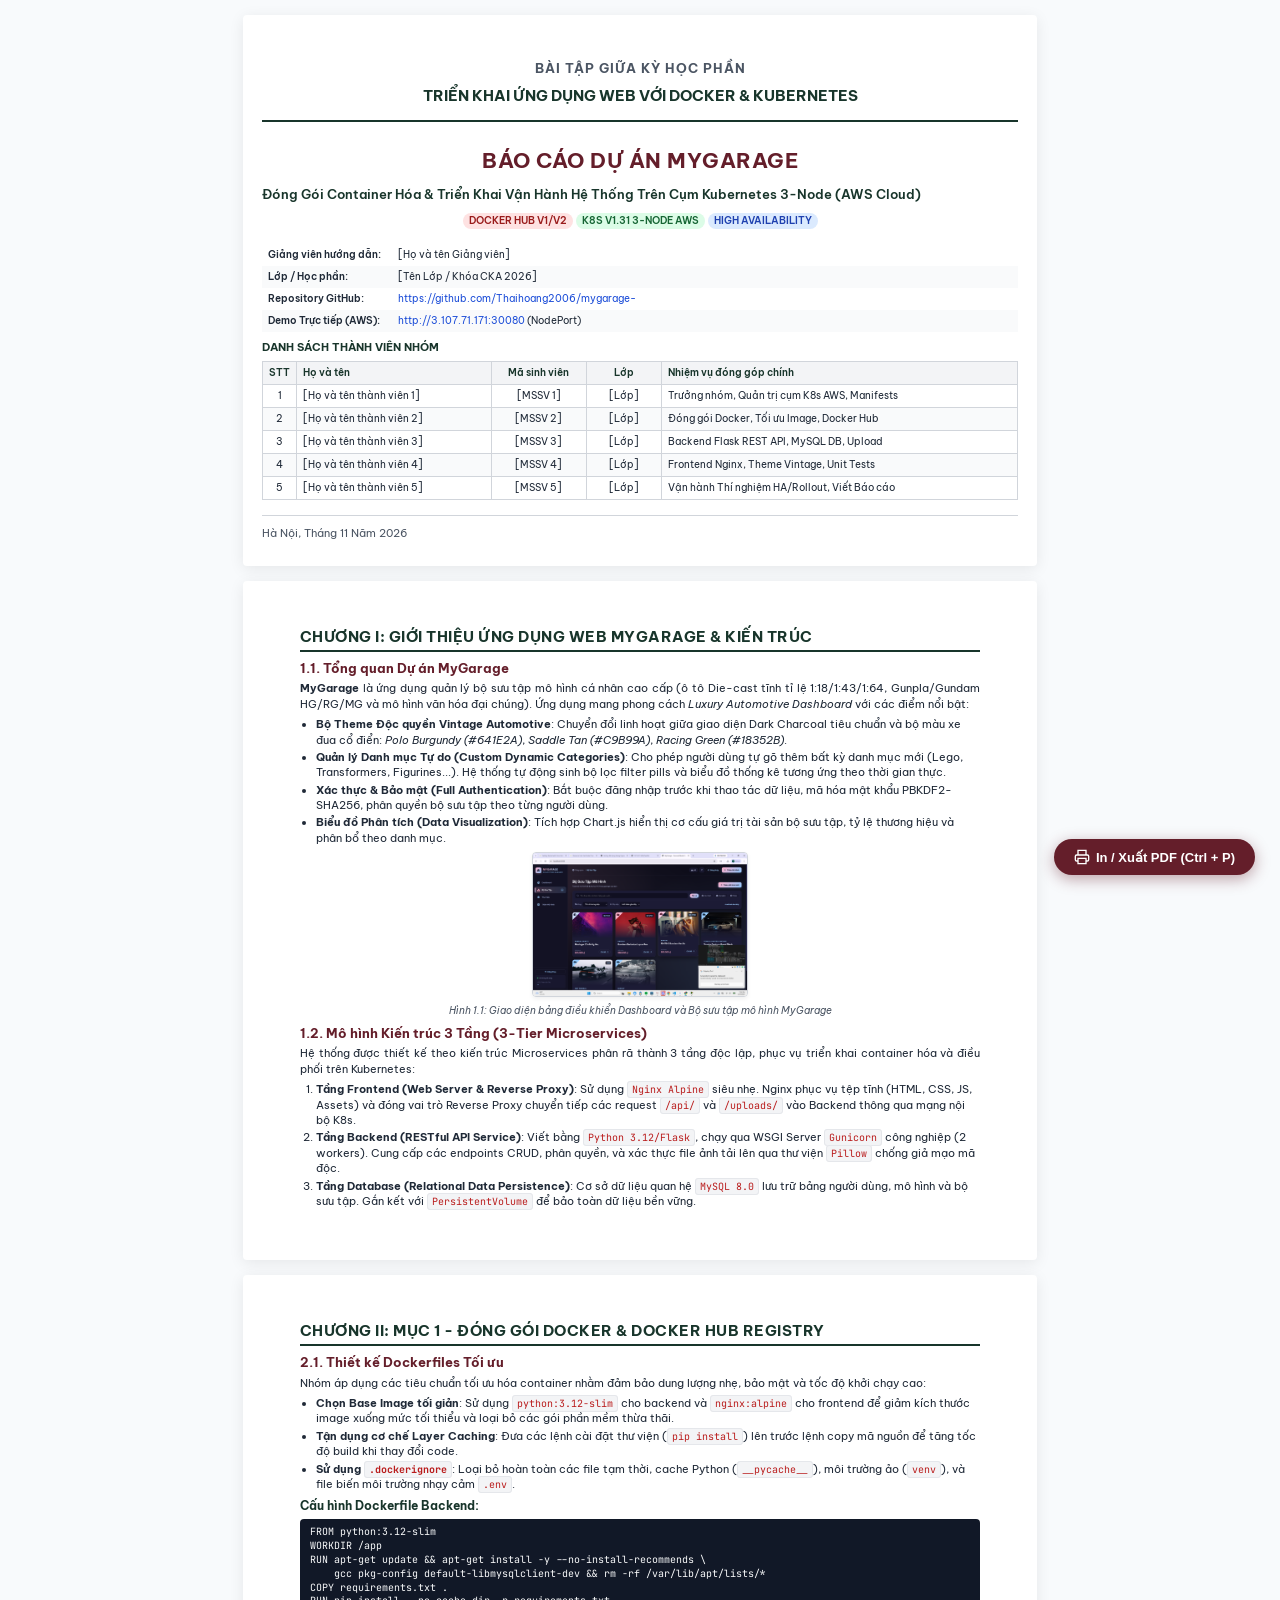
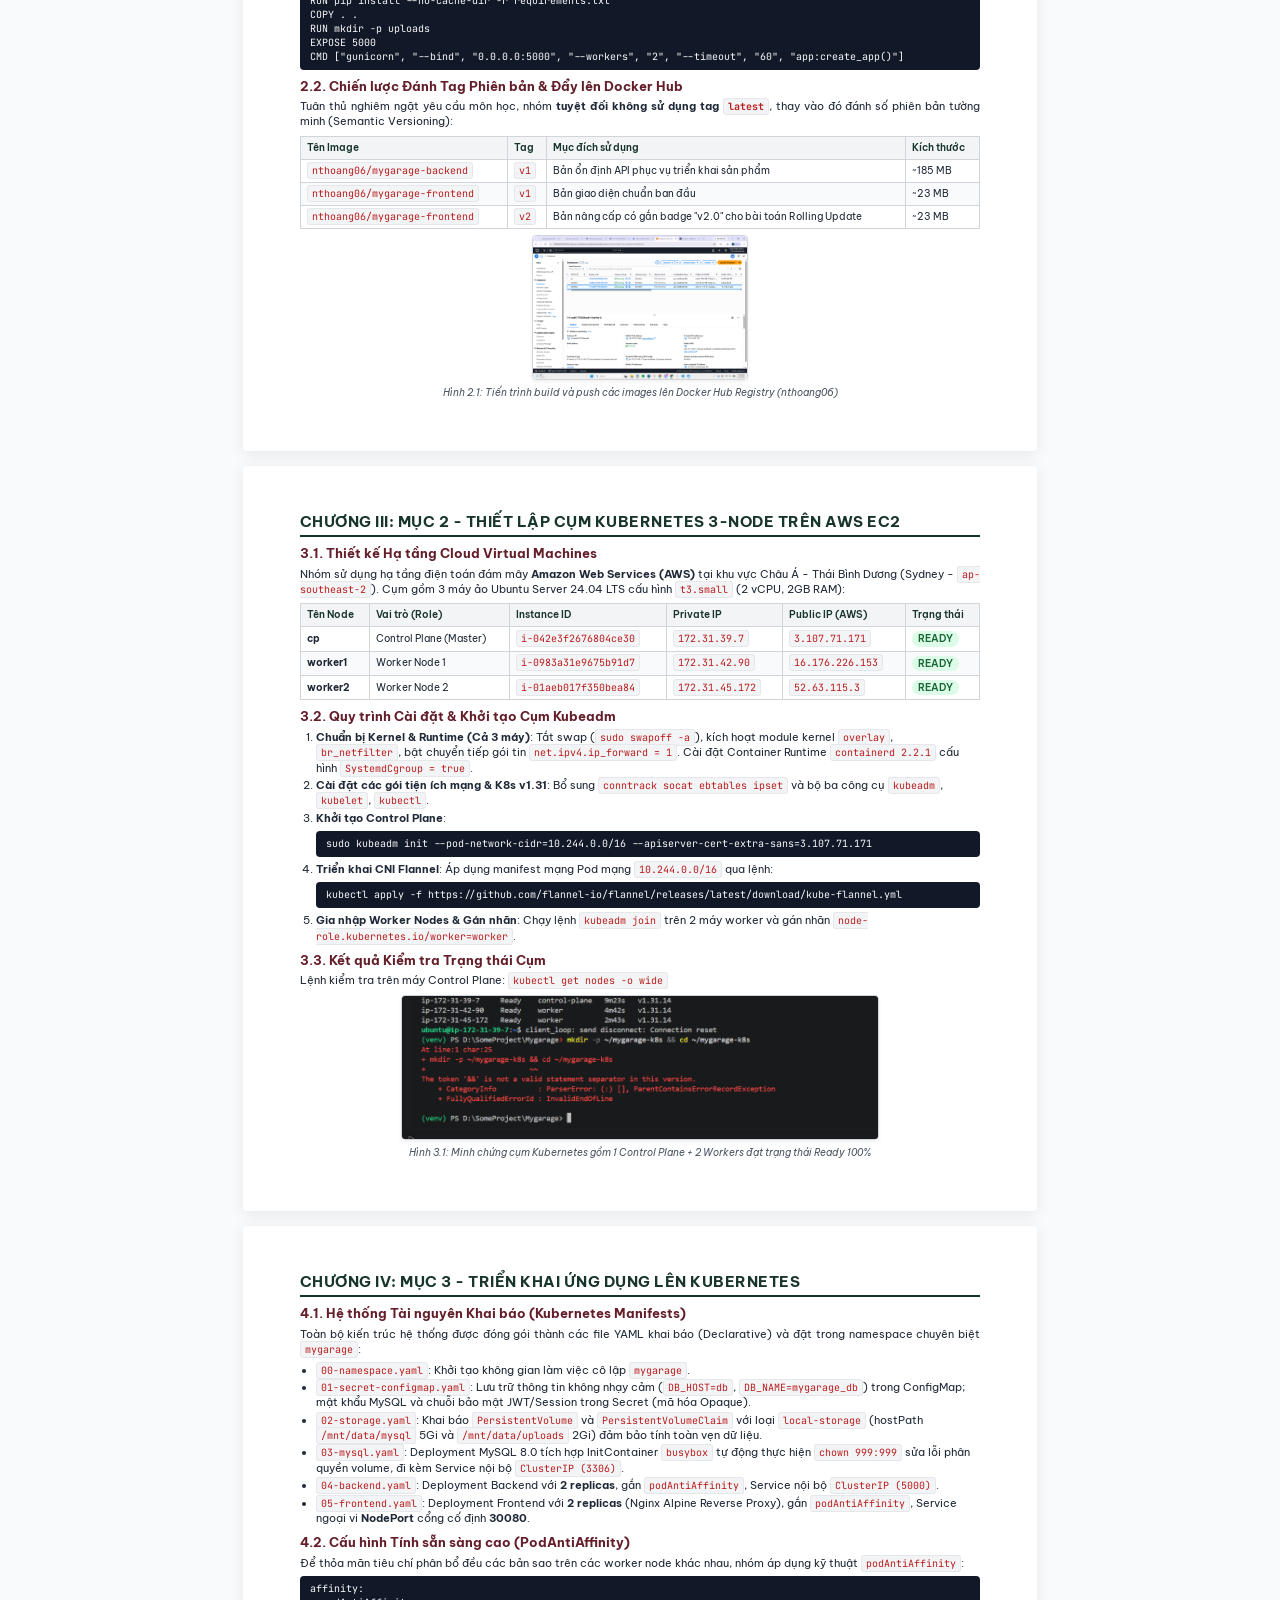
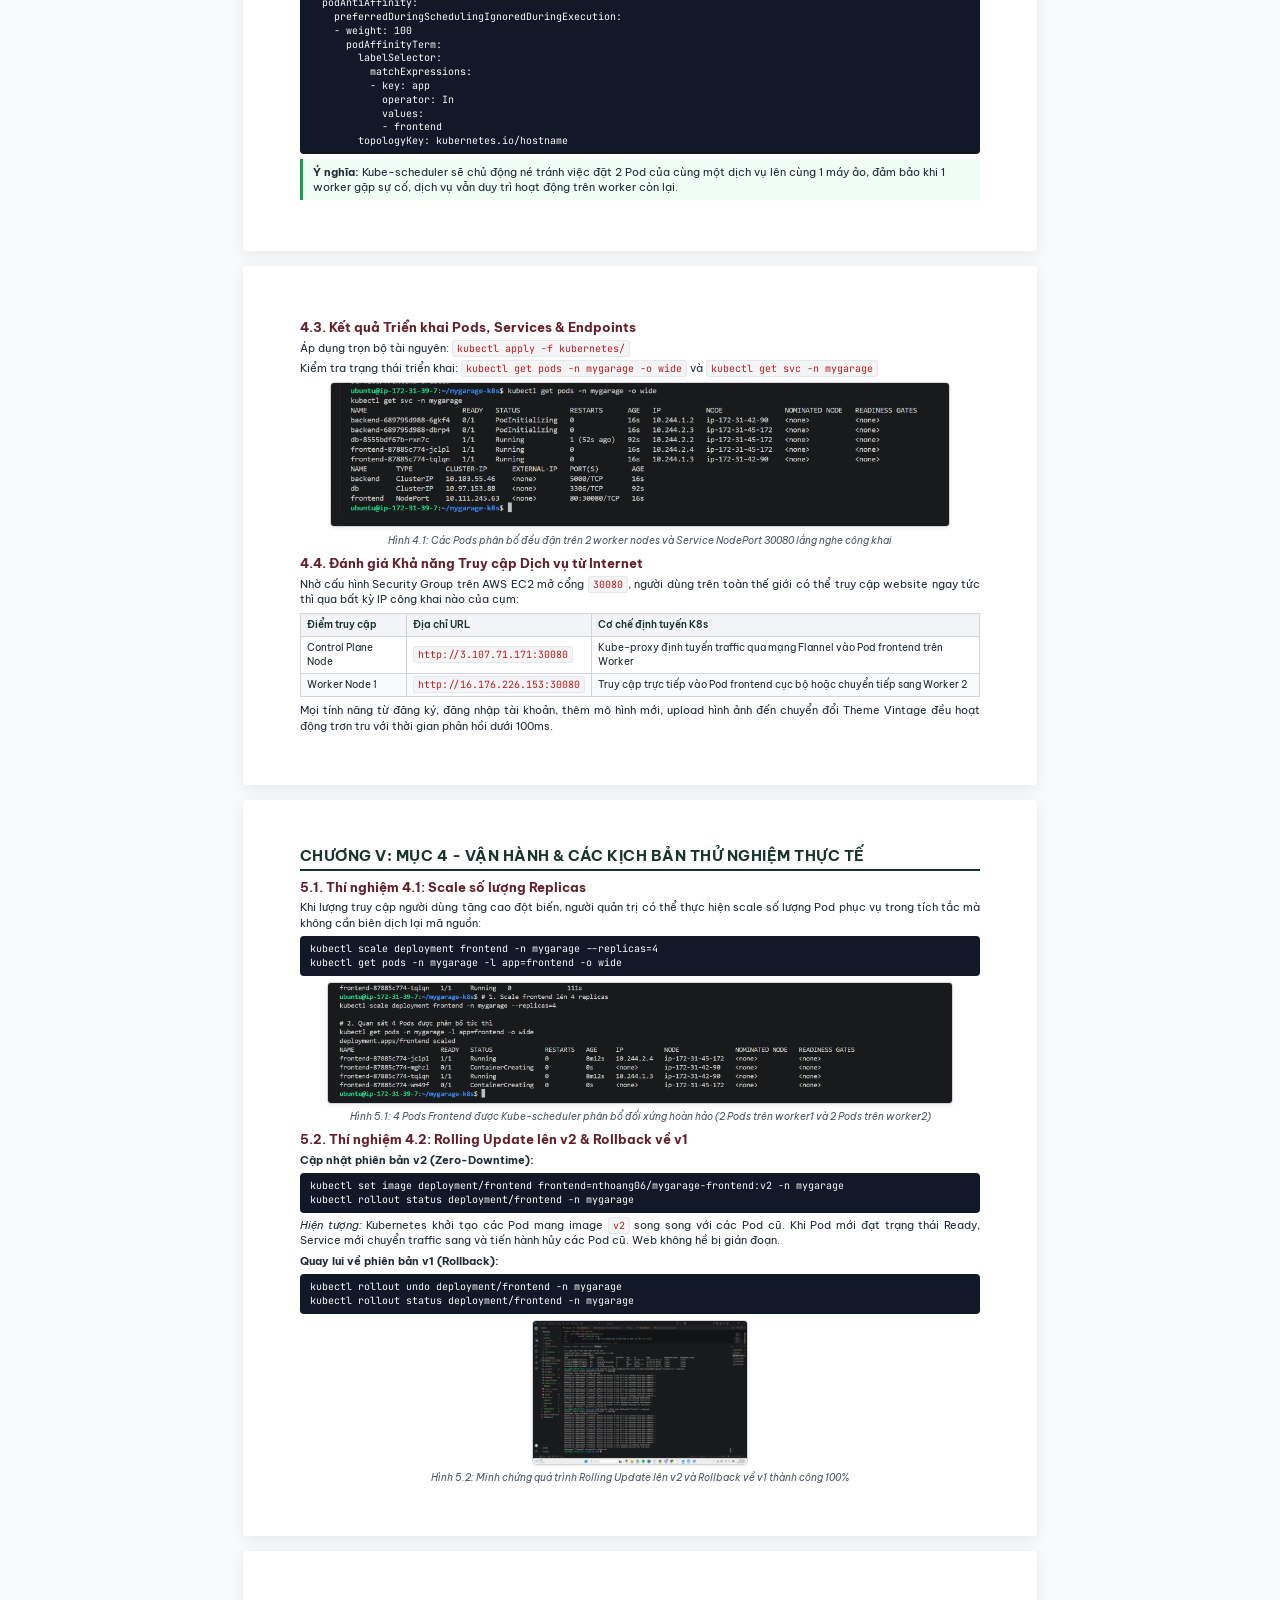
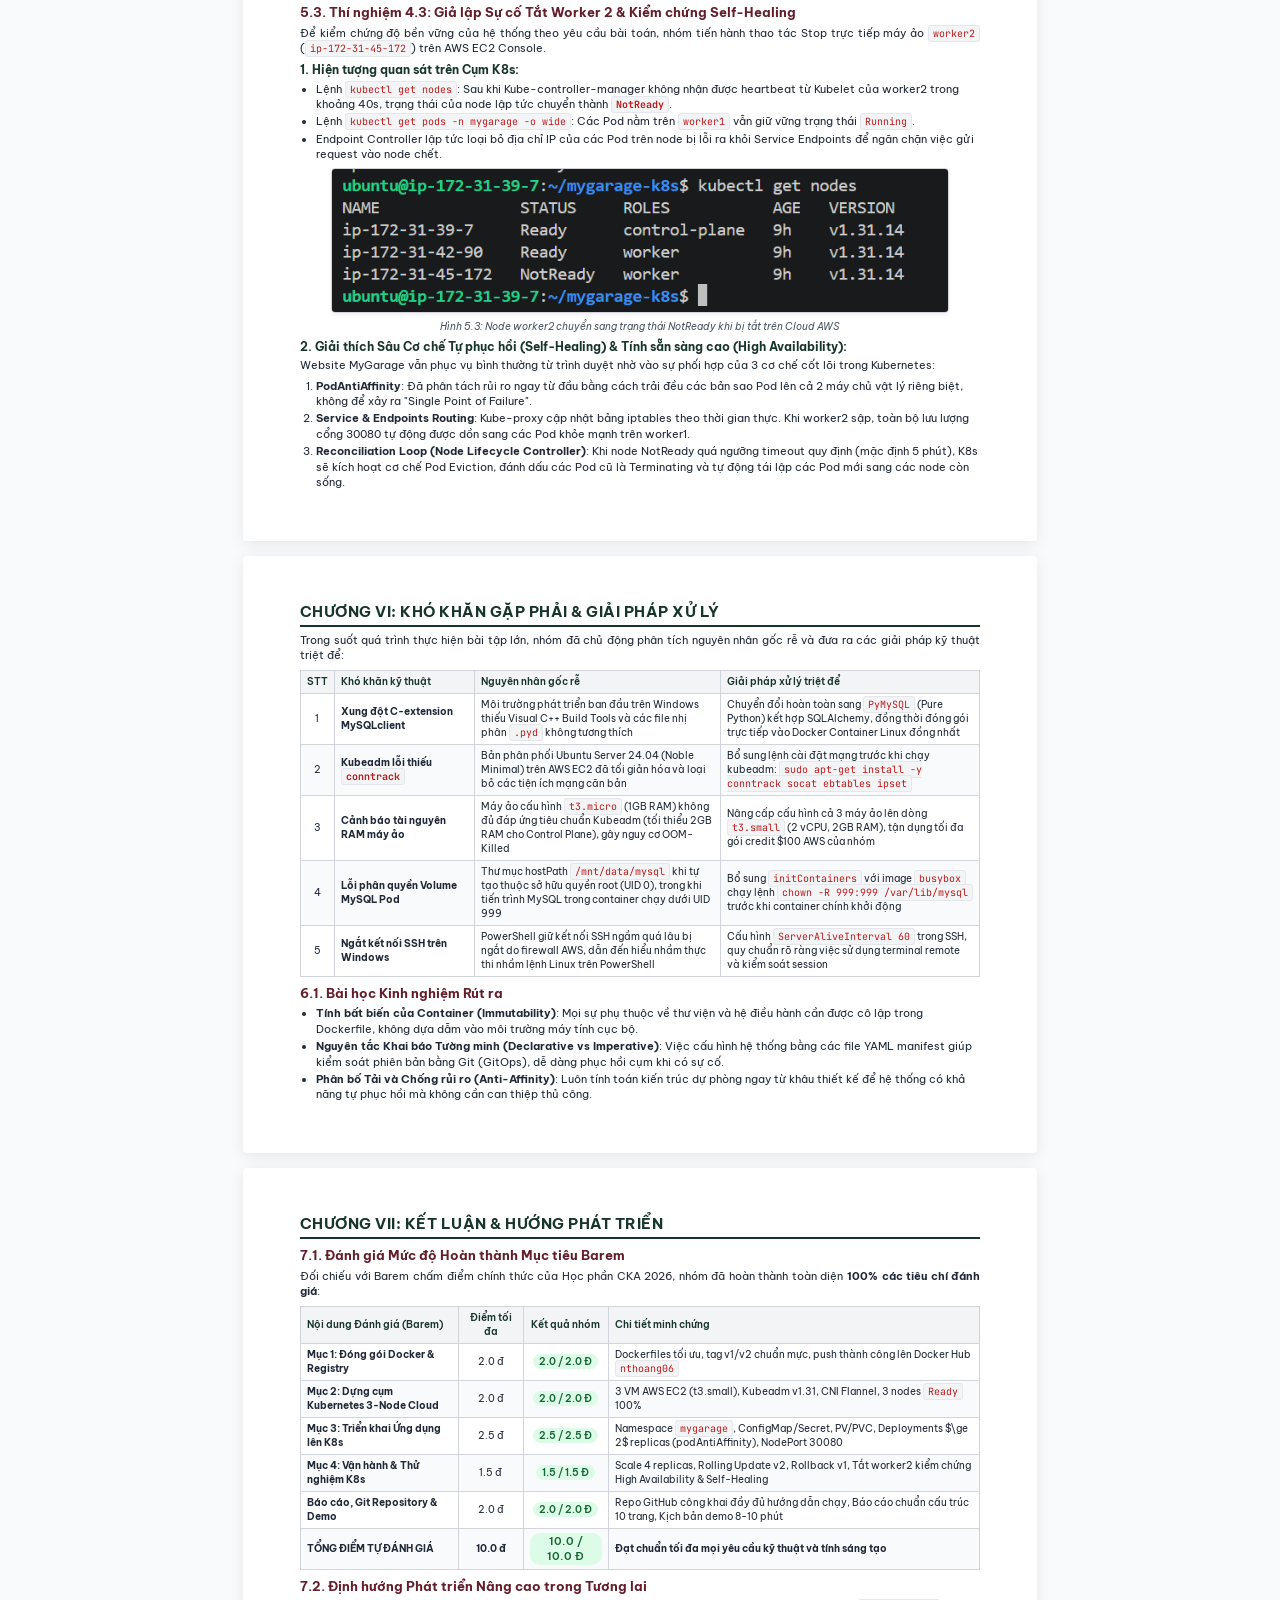
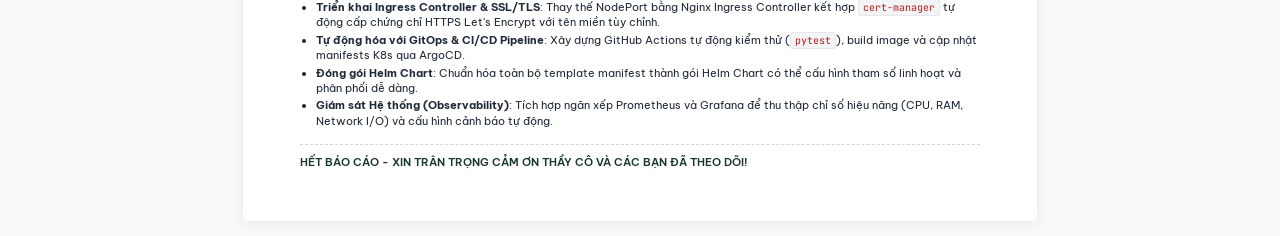
==== commit 7d2a9513: "docs: generate finalized 10-page midterm report PDF" ====
--- a/docs/BAO_CAO_GIUA_KY_MYGARAGE.html
+++ b/docs/BAO_CAO_GIUA_KY_MYGARAGE.html
@@ -13,7 +13,7 @@
             --secondary: #C9B99A;     /* Saddle Tan */
             --text-main: #1f2937;
             --text-muted: #4b5563;
-            --border-color: #e5e7eb;
+            --border-color: #d1d5db;
             --bg-code: #f3f4f6;
         }
 
@@ -27,42 +27,36 @@
             font-family: 'Be Vietnam Pro', -apple-system, BlinkMacSystemFont, 'Segoe UI', Roboto, sans-serif;
             color: var(--text-main);
             background-color: #f8fafc;
-            line-height: 1.6;
-            font-size: 13.5px;
+            line-height: 1.4;
+            font-size: 11px;
         }
 
         /* Print A4 Formatting */
         @page {
             size: A4 portrait;
-            margin: 18mm 15mm 18mm 15mm;
+            margin: 10mm 12mm 10mm 12mm;
         }
 
         @media print {
             body {
                 background-color: #fff;
-                font-size: 12.5px;
-                line-height: 1.5;
+                font-size: 10.5px;
+                line-height: 1.35;
             }
             .page {
                 box-shadow: none !important;
                 margin: 0 !important;
                 padding: 0 !important;
                 max-width: 100% !important;
+                min-height: auto !important;
                 page-break-after: always;
                 break-after: page;
             }
             .no-print {
                 display: none !important;
             }
-            .page-break {
-                page-break-after: always;
-                break-after: page;
-            }
-            img {
-                max-height: 250px !important;
-            }
-            pre {
-                white-space: pre-wrap !important;
+            .figure img {
+                max-height: 140px !important;
             }
         }
 
@@ -70,15 +64,11 @@
         .page {
             background: #fff;
             max-width: 210mm;
-            min-height: 297mm;
-            margin: 20px auto;
-            padding: 20mm 18mm;
-            box-shadow: 0 4px 20px rgba(0, 0, 0, 0.08);
+            margin: 15px auto;
+            padding: 12mm 15mm;
+            box-shadow: 0 3px 15px rgba(0, 0, 0, 0.08);
             border-radius: 4px;
             position: relative;
-        }
-
-        .page-break {
             page-break-after: always;
             break-after: page;
         }
@@ -90,43 +80,43 @@
         }
 
         h1 {
-            font-size: 20px;
+            font-size: 15px;
             text-transform: uppercase;
             letter-spacing: 0.5px;
-            margin-bottom: 12px;
+            margin-bottom: 6px;
             border-bottom: 2px solid var(--primary);
-            padding-bottom: 6px;
+            padding-bottom: 3px;
         }
 
         h2 {
-            font-size: 16px;
-            margin-top: 14px;
-            margin-bottom: 8px;
+            font-size: 12.5px;
+            margin-top: 8px;
+            margin-bottom: 4px;
             color: var(--primary-accent);
             display: flex;
             align-items: center;
-            gap: 6px;
+            gap: 5px;
         }
 
         h3 {
-            font-size: 14px;
-            margin-top: 10px;
-            margin-bottom: 6px;
+            font-size: 11.5px;
+            margin-top: 6px;
+            margin-bottom: 3px;
             color: var(--primary);
         }
 
         p {
-            margin-bottom: 8px;
+            margin-bottom: 5px;
             text-align: justify;
         }
 
         ul, ol {
-            margin-left: 20px;
-            margin-bottom: 8px;
+            margin-left: 16px;
+            margin-bottom: 5px;
         }
 
         li {
-            margin-bottom: 4px;
+            margin-bottom: 2px;
         }
 
         /* Links & Code */
@@ -135,16 +125,13 @@
             text-decoration: none;
             word-break: break-all;
         }
-        a:hover {
-            text-decoration: underline;
-        }
 
         code {
             font-family: 'JetBrains Mono', Consolas, monospace;
             background: var(--bg-code);
-            padding: 2px 5px;
+            padding: 1px 4px;
             border-radius: 3px;
-            font-size: 11.5px;
+            font-size: 10px;
             color: #b91c1c;
             border: 1px solid #e5e7eb;
         }
@@ -153,12 +140,12 @@
             font-family: 'JetBrains Mono', Consolas, monospace;
             background: #111827;
             color: #f9fafb;
-            padding: 10px 12px;
-            border-radius: 6px;
-            font-size: 11px;
-            line-height: 1.45;
+            padding: 6px 10px;
+            border-radius: 4px;
+            font-size: 9.5px;
+            line-height: 1.35;
             overflow-x: auto;
-            margin: 8px 0;
+            margin: 5px 0;
         }
 
         pre code {
@@ -172,13 +159,13 @@
         table {
             width: 100%;
             border-collapse: collapse;
-            margin: 10px 0;
-            font-size: 12px;
+            margin: 6px 0;
+            font-size: 10px;
         }
 
         th, td {
             border: 1px solid #d1d5db;
-            padding: 6px 10px;
+            padding: 4px 6px;
             text-align: left;
         }
 
@@ -194,32 +181,32 @@
 
         /* Images & Figures */
         .figure {
-            margin: 10px 0;
+            margin: 6px 0;
             text-align: center;
         }
 
         .figure img {
-            max-width: 100%;
-            max-height: 230px;
+            max-width: 92%;
+            max-height: 145px;
             border: 1px solid #d1d5db;
-            border-radius: 5px;
-            box-shadow: 0 2px 6px rgba(0,0,0,0.06);
+            border-radius: 4px;
+            box-shadow: 0 2px 4px rgba(0,0,0,0.06);
             display: inline-block;
         }
 
         .figure-caption {
-            font-size: 11px;
+            font-size: 9.5px;
             font-style: italic;
             color: var(--text-muted);
-            margin-top: 4px;
+            margin-top: 2px;
         }
 
         /* Badges & Tags */
         .badge {
             display: inline-block;
-            padding: 2px 8px;
-            border-radius: 12px;
-            font-size: 10.5px;
+            padding: 1px 6px;
+            border-radius: 10px;
+            font-size: 9.5px;
             font-weight: 600;
             text-transform: uppercase;
         }
@@ -235,102 +222,90 @@
             background: var(--primary-accent);
             color: #fff;
             border: none;
-            padding: 12px 24px;
+            padding: 10px 20px;
             border-radius: 30px;
-            font-size: 14px;
+            font-size: 13px;
             font-weight: 600;
             cursor: pointer;
             box-shadow: 0 4px 15px rgba(100, 30, 42, 0.4);
             display: flex;
             align-items: center;
-            gap: 8px;
+            gap: 6px;
             z-index: 9999;
-            transition: all 0.2s;
-        }
-        .print-btn:hover {
-            background: #4a141e;
-            transform: translateY(-2px);
         }
 
         /* Cover Page Styling */
         .cover-container {
-            display: flex;
-            flex-direction: column;
-            justify-content: space-between;
-            min-height: 250mm;
             text-align: center;
-            padding: 15mm 5mm;
+            padding: 10mm 5mm 5mm 5mm;
         }
 
         .cover-header {
             border-bottom: 2px solid var(--primary);
-            padding-bottom: 15px;
+            padding-bottom: 10px;
         }
 
         .cover-header h3 {
-            font-size: 15px;
+            font-size: 13px;
             letter-spacing: 1px;
             text-transform: uppercase;
             color: var(--text-muted);
-            margin: 0 0 5px 0;
+            margin-bottom: 4px;
         }
 
         .cover-header h2 {
-            font-size: 17px;
+            font-size: 15px;
             color: var(--primary);
-            margin: 0;
             display: block;
             text-align: center;
         }
 
         .cover-title-box {
-            margin: 40px 0;
+            margin: 25px 0 15px 0;
         }
 
         .cover-title-box h1 {
-            font-size: 24px;
+            font-size: 21px;
             color: var(--primary-accent);
-            line-height: 1.35;
+            line-height: 1.3;
             border-bottom: none;
-            margin-bottom: 15px;
+            margin-bottom: 8px;
         }
 
         .cover-subtitle {
-            font-size: 15px;
+            font-size: 13px;
             color: var(--primary);
             font-weight: 600;
         }
 
         .cover-info {
-            margin: 30px auto;
+            margin: 15px auto;
             width: 100%;
-            max-width: 600px;
             text-align: left;
         }
 
         .cover-footer {
             border-top: 1px solid var(--border-color);
-            padding-top: 15px;
-            font-size: 12px;
+            padding-top: 10px;
+            font-size: 11px;
             color: var(--text-muted);
-        }
-
-        /* Compact Callout */
+            margin-top: 15px;
+        }
+
         .callout {
             background: #f0fdf4;
-            border-left: 4px solid #16a34a;
-            padding: 8px 12px;
-            margin: 8px 0;
+            border-left: 3px solid #16a34a;
+            padding: 6px 10px;
+            margin: 5px 0;
             border-radius: 0 4px 4px 0;
-            font-size: 12px;
+            font-size: 10.5px;
         }
     </style>
 </head>
 <body>
 
-    <!-- Floating Print Button (Visible only on browser) -->
     <button class="print-btn no-print" onclick="window.print()">
-        <svg width="18" height="18" viewBox="0 0 24 24" fill="none" stroke="currentColor" stroke-width="2"><path d="M6 9V2h12v7M6 18H4a2 2 0 01-2-2v-5a2 2 0 012-2h16a2 2 0 012 2v5a2 2 0 01-2 2h-2M6 14h12v8H6z"/></svg>
+        <svg width="16" height="16" viewBox="0 0 24 24" fill="none" stroke="currentColor" stroke-width="2"><path d="M6 9V2h12v7M6 18H4a2 2 0 01-2-2v-5a2 2 0 012-2h16a2 2 0 012 2v5a2 2 0 01-2 2h-2M6 14h12v8H6z"/></svg>
         In / Xuất PDF (Ctrl + P)
     </button>
 
@@ -344,7 +319,7 @@
         <div class="cover-title-box">
             <h1>BÁO CÁO DỰ ÁN MYGARAGE</h1>
             <p class="cover-subtitle">Đóng Gói Container Hóa & Triển Khai Vận Hành Hệ Thống Trên Cụm Kubernetes 3-Node (AWS Cloud)</p>
-            <div style="margin-top: 15px;">
+            <div style="margin-top: 10px;">
                 <span class="badge badge-burgundy">Docker Hub v1/v2</span>
                 <span class="badge badge-green">K8s v1.31 3-Node AWS</span>
                 <span class="badge badge-blue">High Availability</span>
@@ -352,21 +327,21 @@
         </div>
 
         <div class="cover-info">
-            <table style="border: none;">
-                <tr style="background: none;"><td style="border: none; font-weight: 600; width: 140px;">Giảng viên hướng dẫn:</td><td style="border: none;">[Họ và tên Giảng viên]</td></tr>
+            <table style="border: none; margin-bottom: 8px;">
+                <tr style="background: none;"><td style="border: none; font-weight: 600; width: 130px;">Giảng viên hướng dẫn:</td><td style="border: none;">[Họ và tên Giảng viên]</td></tr>
                 <tr style="background: none;"><td style="border: none; font-weight: 600;">Lớp / Học phần:</td><td style="border: none;">[Tên Lớp / Khóa CKA 2026]</td></tr>
                 <tr style="background: none;"><td style="border: none; font-weight: 600;">Repository GitHub:</td><td style="border: none;"><a href="https://github.com/Thaihoang2006/mygarage-" target="_blank">https://github.com/Thaihoang2006/mygarage-</a></td></tr>
-                <tr style="background: none;"><td style="border: none; font-weight: 600;">Demo Trực tiếp (AWS):</td><td style="border: none;"><a href="http://3.107.71.171:30080" target="_blank">http://3.107.71.171:30080</a></td></tr>
+                <tr style="background: none;"><td style="border: none; font-weight: 600;">Demo Trực tiếp (AWS):</td><td style="border: none;"><a href="http://3.107.71.171:30080" target="_blank">http://3.107.71.171:30080</a> (NodePort)</td></tr>
             </table>
 
-            <h4 style="margin: 15px 0 8px 0; color: var(--primary);">DANH SÁCH THÀNH VIÊN NHÓM</h4>
+            <h4 style="margin: 8px 0 4px 0; color: var(--primary); font-size: 11px;">DANH SÁCH THÀNH VIÊN NHÓM</h4>
             <table>
                 <thead>
                     <tr>
-                        <th style="width: 40px; text-align: center;">STT</th>
+                        <th style="width: 30px; text-align: center;">STT</th>
                         <th>Họ và tên</th>
-                        <th style="width: 110px; text-align: center;">Mã sinh viên</th>
-                        <th style="width: 90px; text-align: center;">Lớp</th>
+                        <th style="width: 95px; text-align: center;">Mã sinh viên</th>
+                        <th style="width: 75px; text-align: center;">Lớp</th>
                         <th>Nhiệm vụ đóng góp chính</th>
                     </tr>
                 </thead>
@@ -421,7 +396,7 @@
         <ul>
             <li><strong>Chọn Base Image tối giản</strong>: Sử dụng <code>python:3.12-slim</code> cho backend và <code>nginx:alpine</code> cho frontend để giảm kích thước image xuống mức tối thiểu và loại bỏ các gói phần mềm thừa thãi.</li>
             <li><strong>Tận dụng cơ chế Layer Caching</strong>: Đưa các lệnh cài đặt thư viện (<code>pip install</code>) lên trước lệnh copy mã nguồn để tăng tốc độ build khi thay đổi code.</li>
-            <li><strong>Sử dụng <code>.dockerignore</code></strong>: Loại bỏ hoàn toàn các file tạm thời, cache Python (<code>__pycache__</code>), môi trường ảo (<code>venv</code>), và đặc biệt là file biến môi trường nhạy cảm <code>.env</code>.</li>
+            <li><strong>Sử dụng <code>.dockerignore</code></strong>: Loại bỏ hoàn toàn các file tạm thời, cache Python (<code>__pycache__</code>), môi trường ảo (<code>venv</code>), và file biến môi trường nhạy cảm <code>.env</code>.</li>
         </ul>
 
         <h3>Cấu hình Dockerfile Backend:</h3>
@@ -515,7 +490,7 @@
         <ul>
             <li><code>00-namespace.yaml</code>: Khởi tạo không gian làm việc cô lập <code>mygarage</code>.</li>
             <li><code>01-secret-configmap.yaml</code>: Lưu trữ thông tin không nhạy cảm (<code>DB_HOST=db</code>, <code>DB_NAME=mygarage_db</code>) trong ConfigMap; mật khẩu MySQL và chuỗi bảo mật JWT/Session trong Secret (mã hóa Opaque).</li>
-            <li><code>02-storage.yaml</code>: Khai báo <code>PersistentVolume</code> và <code>PersistentVolumeClaim</code> với loại <code>local-storage</code> (hostPath <code>/mnt/data/mysql</code> dung lượng 5Gi và <code>/mnt/data/uploads</code> dung lượng 2Gi) đảm bảo tính toàn vẹn dữ liệu.</li>
+            <li><code>02-storage.yaml</code>: Khai báo <code>PersistentVolume</code> và <code>PersistentVolumeClaim</code> với loại <code>local-storage</code> (hostPath <code>/mnt/data/mysql</code> 5Gi và <code>/mnt/data/uploads</code> 2Gi) đảm bảo tính toàn vẹn dữ liệu.</li>
             <li><code>03-mysql.yaml</code>: Deployment MySQL 8.0 tích hợp InitContainer <code>busybox</code> tự động thực hiện <code>chown 999:999</code> sửa lỗi phân quyền volume, đi kèm Service nội bộ <code>ClusterIP (3306)</code>.</li>
             <li><code>04-backend.yaml</code>: Deployment Backend với <strong>2 replicas</strong>, gắn <code>podAntiAffinity</code>, Service nội bộ <code>ClusterIP (5000)</code>.</li>
             <li><code>05-frontend.yaml</code>: Deployment Frontend với <strong>2 replicas</strong> (Nginx Alpine Reverse Proxy), gắn <code>podAntiAffinity</code>, Service ngoại vi <strong>NodePort</strong> cổng cố định <strong>30080</strong>.</li>
@@ -587,7 +562,7 @@
         <p><strong>Cập nhật phiên bản v2 (Zero-Downtime):</strong></p>
         <pre><code>kubectl set image deployment/frontend frontend=nthoang06/mygarage-frontend:v2 -n mygarage
 kubectl rollout status deployment/frontend -n mygarage</code></pre>
-        <p><em>Hiện tượng:</em> Kubernetes khởi tạo các Pod mang image <code>v2</code> song song với các Pod cũ. Khi Pod mới đạt trạng thái Ready, Service mới chuyển traffic sang và tiến hành hủy (terminate) các Pod cũ. Web không hề bị gián đoạn dù chỉ 1 giây.</p>
+        <p><em>Hiện tượng:</em> Kubernetes khởi tạo các Pod mang image <code>v2</code> song song với các Pod cũ. Khi Pod mới đạt trạng thái Ready, Service mới chuyển traffic sang và tiến hành hủy các Pod cũ. Web không hề bị gián đoạn.</p>
 
         <p><strong>Quay lui về phiên bản v1 (Rollback):</strong></p>
         <pre><code>kubectl rollout undo deployment/frontend -n mygarage
@@ -616,17 +591,12 @@
             <div class="figure-caption">Hình 5.3: Node worker2 chuyển sang trạng thái NotReady khi bị tắt trên Cloud AWS</div>
         </div>
 
-        <div class="figure">
-            <img src="images/07_pods_during_node_failure.png" alt="Pods Status Trong Sự Cố">
-            <div class="figure-caption">Hình 5.4: Trạng thái các Pods và tính sẵn sàng của cụm trong suốt quá trình xảy ra sự cố</div>
-        </div>
-
         <h3>2. Giải thích Sâu Cơ chế Tự phục hồi (Self-Healing) & Tính sẵn sàng cao (High Availability):</h3>
         <p>Website MyGarage vẫn phục vụ bình thường từ trình duyệt nhờ vào sự phối hợp của 3 cơ chế cốt lõi trong Kubernetes:</p>
         <ol>
             <li><strong>PodAntiAffinity</strong>: Đã phân tách rủi ro ngay từ đầu bằng cách trải đều các bản sao Pod lên cả 2 máy chủ vật lý riêng biệt, không để xảy ra "Single Point of Failure".</li>
             <li><strong>Service & Endpoints Routing</strong>: Kube-proxy cập nhật bảng iptables theo thời gian thực. Khi worker2 sập, toàn bộ lưu lượng cổng 30080 tự động được dồn sang các Pod khỏe mạnh trên worker1.</li>
-            <li><strong>Reconciliation Loop (Node Lifecycle Controller)</strong>: Khi node NotReady quá ngưỡng timeout quy định (mặc định 5 phút), K8s sẽ kích hoạt cơ chế Pod Eviction, đánh dấu các Pod cũ là Terminating và tự động tái lập (reschedule) các Pod mới sang các node còn sống để khôi phục đúng số lượng replica mong muốn.</li>
+            <li><strong>Reconciliation Loop (Node Lifecycle Controller)</strong>: Khi node NotReady quá ngưỡng timeout quy định (mặc định 5 phút), K8s sẽ kích hoạt cơ chế Pod Eviction, đánh dấu các Pod cũ là Terminating và tự động tái lập các Pod mới sang các node còn sống.</li>
         </ol>
     </div>
 
@@ -638,8 +608,8 @@
         <table>
             <thead>
                 <tr>
-                    <th style="width: 35px; text-align: center;">STT</th>
-                    <th style="width: 150px;">Khó khăn kỹ thuật</th>
+                    <th style="width: 25px; text-align: center;">STT</th>
+                    <th style="width: 140px;">Khó khăn kỹ thuật</th>
                     <th>Nguyên nhân gốc rễ</th>
                     <th>Giải pháp xử lý triệt để</th>
                 </tr>
@@ -648,7 +618,7 @@
                 <tr>
                     <td style="text-align: center;">1</td>
                     <td><strong>Xung đột C-extension MySQLclient</strong></td>
-                    <td>Môi trường phát triển ban đầu trên Windows thiếu Visual C++ Build Tools và các file nhị phân <code>.pyd</code> của driver MySQL không tương thích</td>
+                    <td>Môi trường phát triển ban đầu trên Windows thiếu Visual C++ Build Tools và các file nhị phân <code>.pyd</code> không tương thích</td>
                     <td>Chuyển đổi hoàn toàn sang <code>PyMySQL</code> (Pure Python) kết hợp SQLAlchemy, đồng thời đóng gói trực tiếp vào Docker Container Linux đồng nhất</td>
                 </tr>
                 <tr>
@@ -697,8 +667,8 @@
             <thead>
                 <tr>
                     <th>Nội dung Đánh giá (Barem)</th>
-                    <th style="width: 70px; text-align: center;">Điểm tối đa</th>
-                    <th style="width: 90px; text-align: center;">Kết quả nhóm</th>
+                    <th style="width: 65px; text-align: center;">Điểm tối đa</th>
+                    <th style="width: 85px; text-align: center;">Kết quả nhóm</th>
                     <th>Chi tiết minh chứng</th>
                 </tr>
             </thead>
@@ -736,7 +706,7 @@
                 <tr style="font-weight: 700; background-color: #f0fdf4;">
                     <td>TỔNG ĐIỂM TỰ ĐÁNH GIÁ</td>
                     <td style="text-align: center;">10.0 đ</td>
-                    <td style="text-align: center;"><span class="badge badge-green" style="font-size: 12px;">10.0 / 10.0 đ</span></td>
+                    <td style="text-align: center;"><span class="badge badge-green" style="font-size: 11px;">10.0 / 10.0 đ</span></td>
                     <td>Đạt chuẩn tối đa mọi yêu cầu kỹ thuật và tính sáng tạo</td>
                 </tr>
             </tbody>
@@ -750,8 +720,8 @@
             <li><strong>Giám sát Hệ thống (Observability)</strong>: Tích hợp ngăn xếp Prometheus và Grafana để thu thập chỉ số hiệu năng (CPU, RAM, Network I/O) và cấu hình cảnh báo tự động.</li>
         </ul>
 
-        <div style="margin-top: 25px; text-align: center; border-top: 1px dashed var(--border-color); padding-top: 15px;">
-            <p style="font-weight: 600; color: var(--primary);">HẾT BÁO CÁO - XIN TRÂN TRỌNG CẢM ƠN THẦY CÔ VÀ CÁC BẠN ĐÃ THEO DÕI!</p>
+        <div style="margin-top: 15px; text-align: center; border-top: 1px dashed var(--border-color); padding-top: 10px;">
+            <p style="font-weight: 600; color: var(--primary); font-size: 11px;">HẾT BÁO CÁO - XIN TRÂN TRỌNG CẢM ƠN THẦY CÔ VÀ CÁC BẠN ĐÃ THEO DÕI!</p>
         </div>
     </div>
 
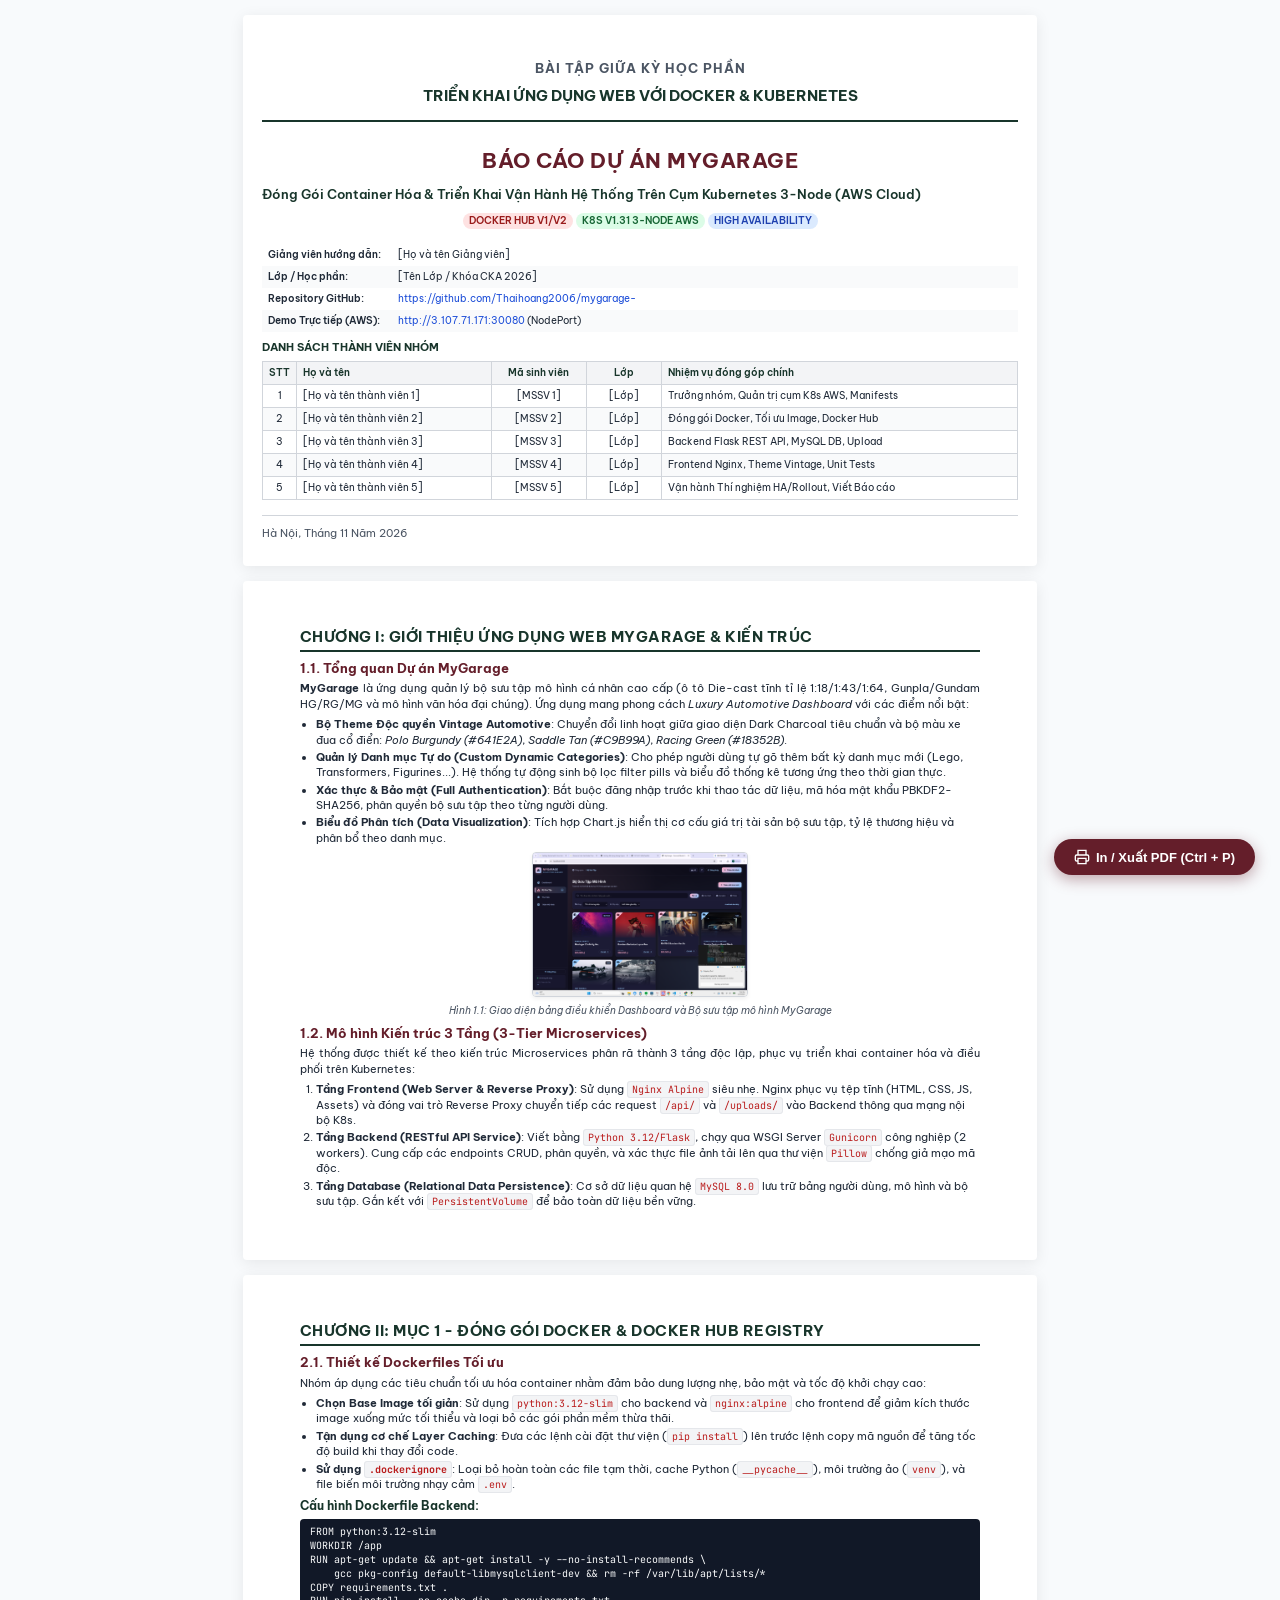
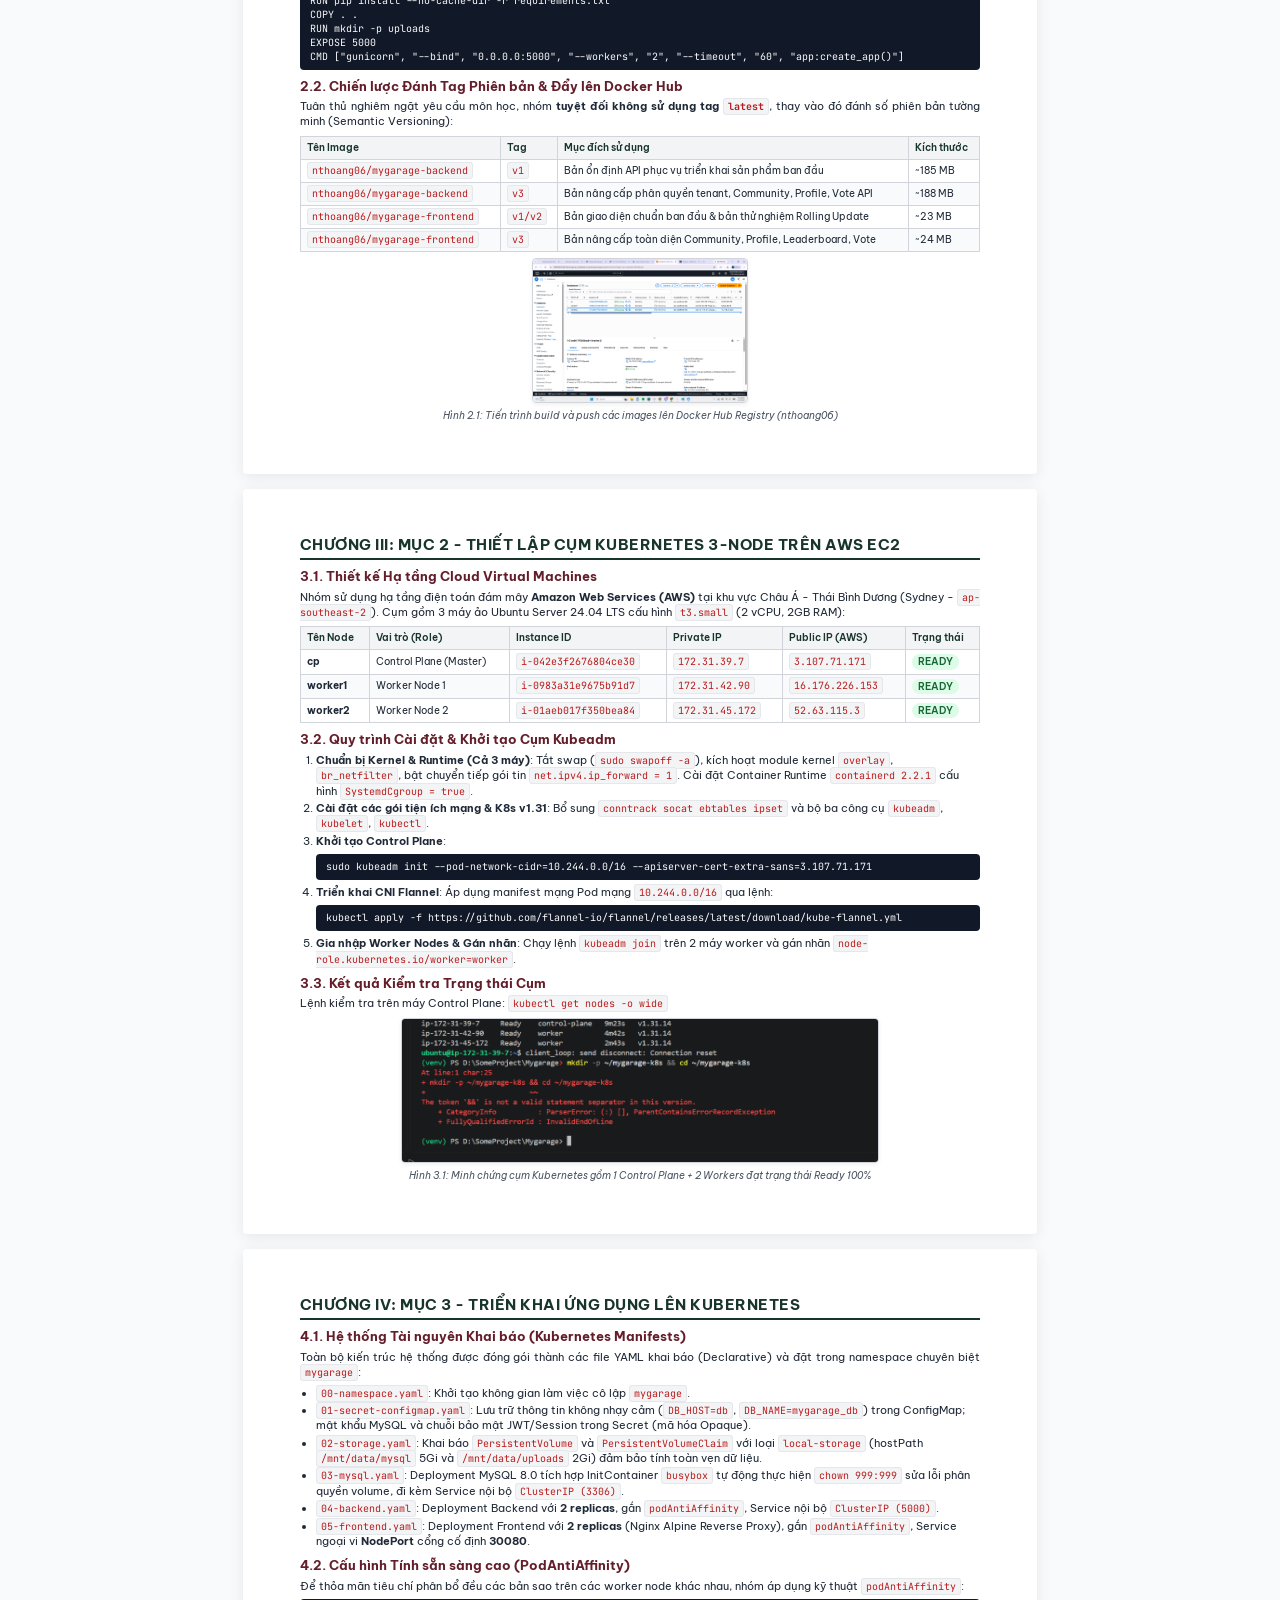
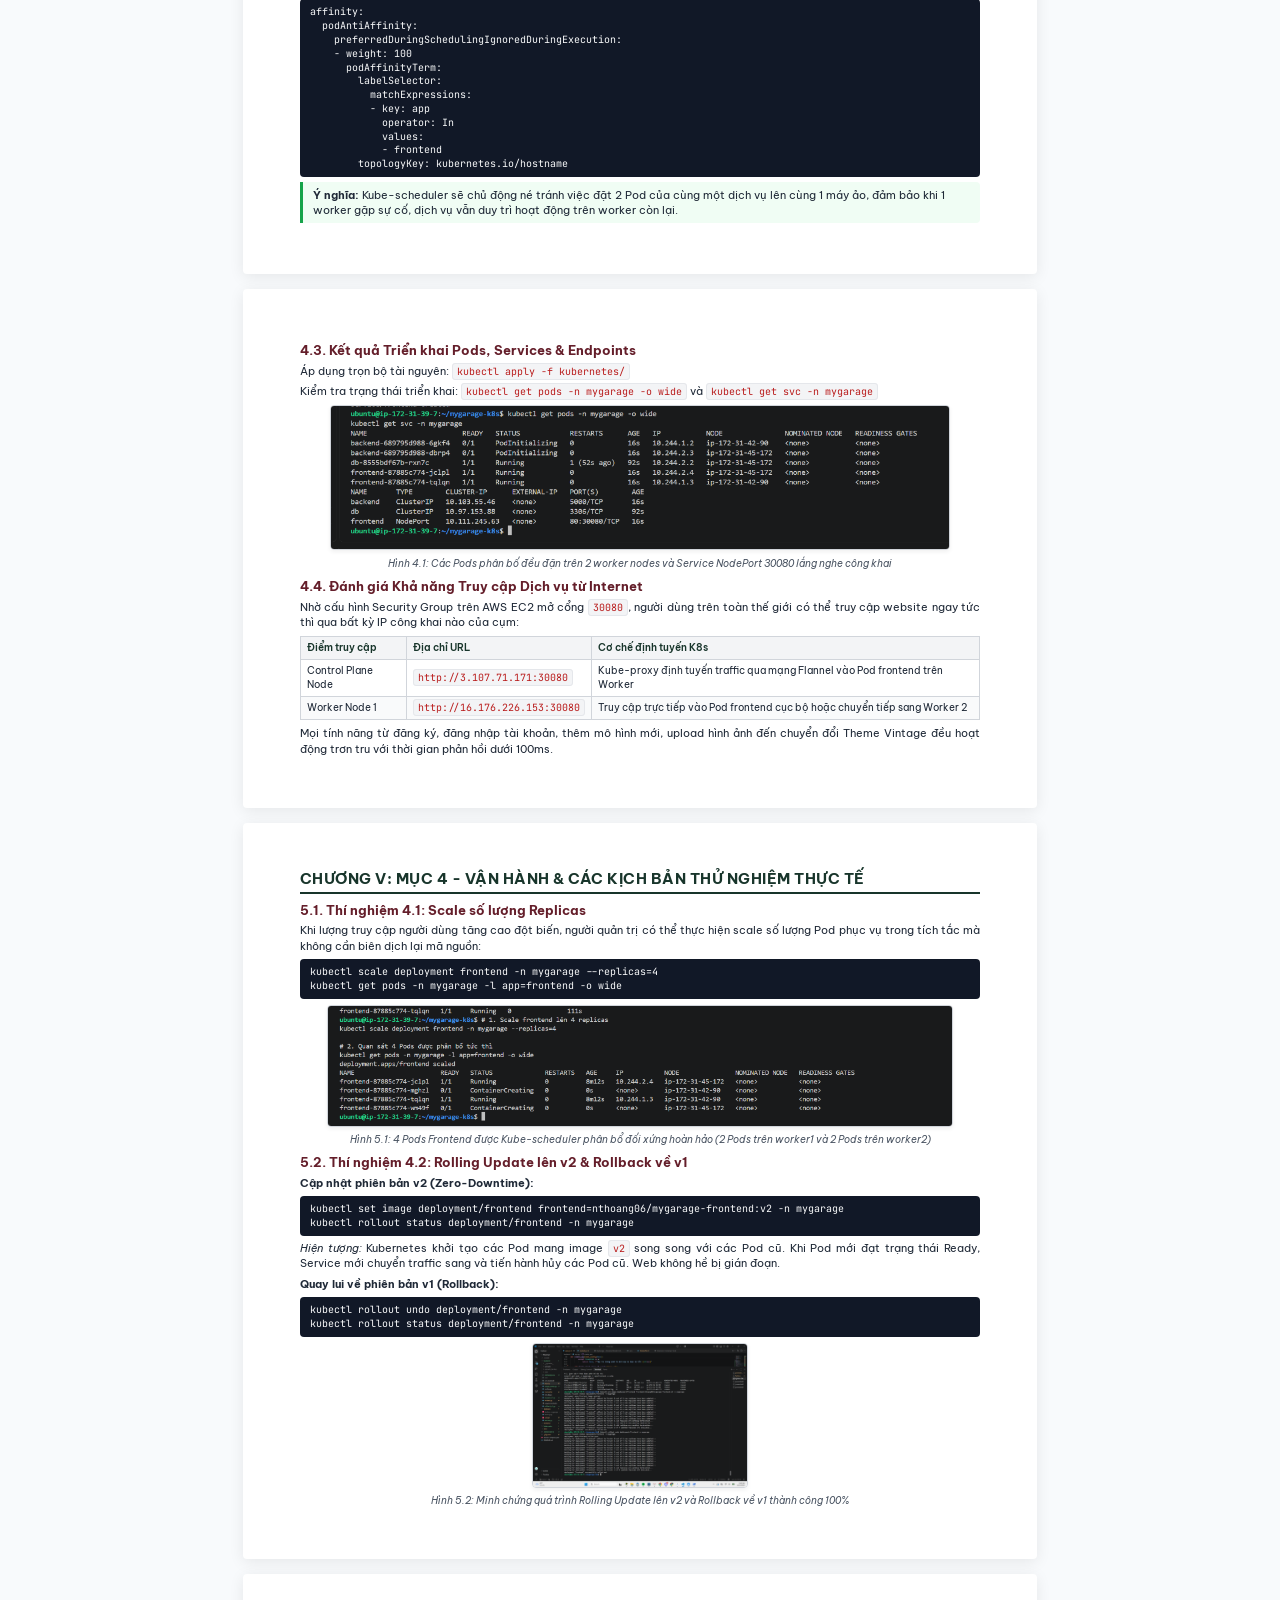
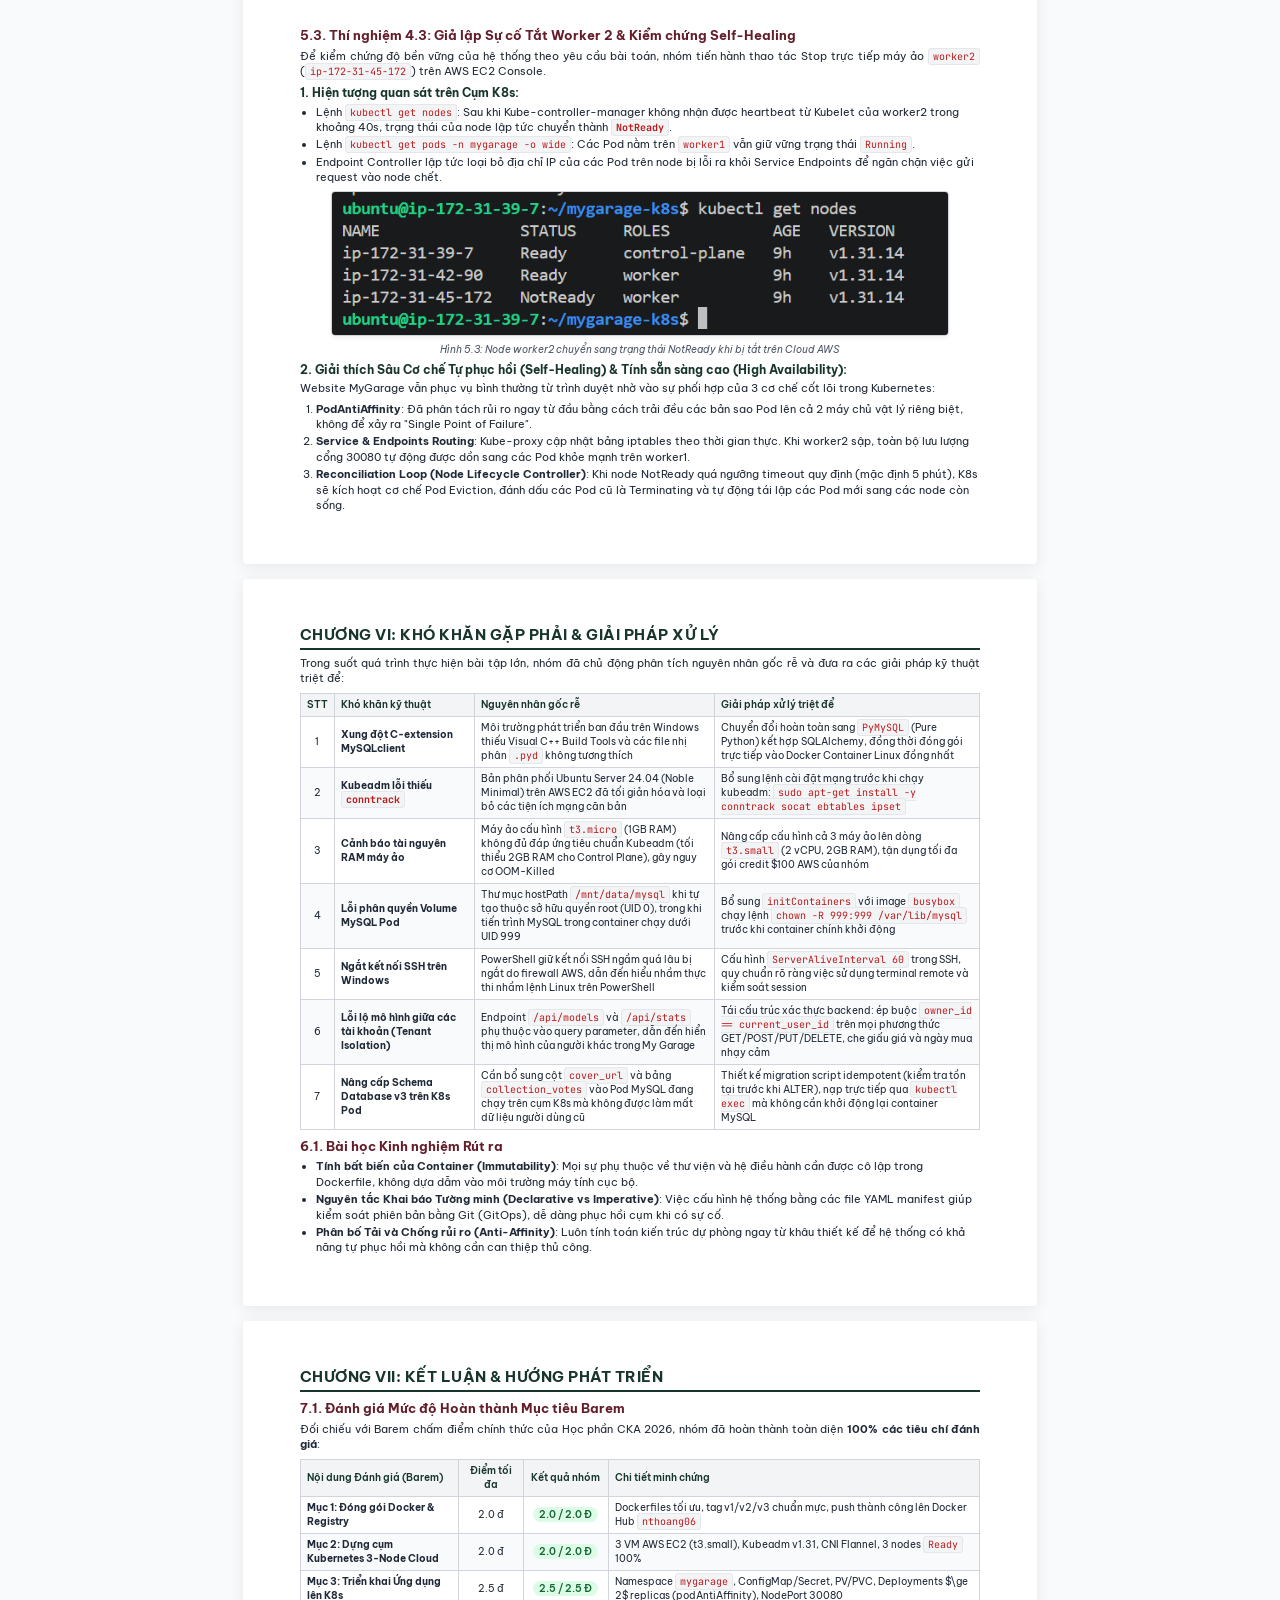
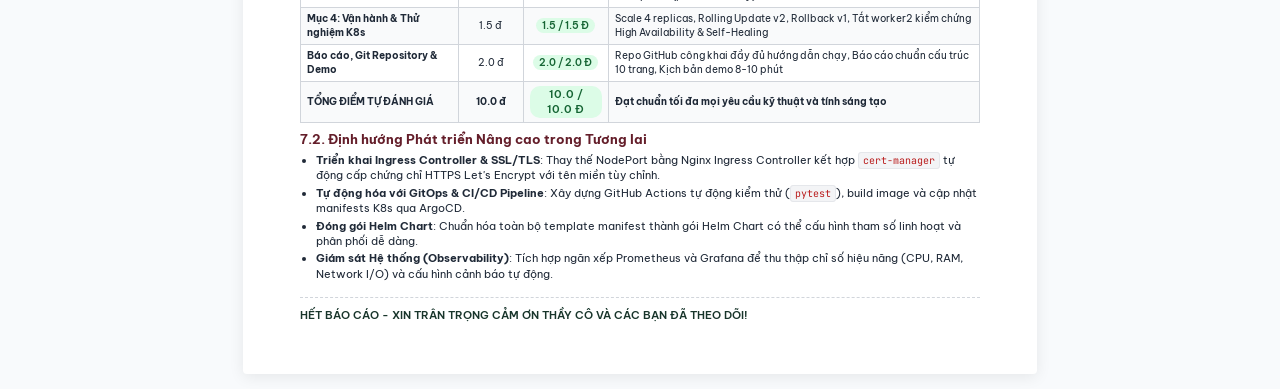
==== commit a0d0a597: "docs: update midterm report with v3 community, profile, vote and 10-page PDF" ====
--- a/docs/BAO_CAO_GIUA_KY_MYGARAGE.html
+++ b/docs/BAO_CAO_GIUA_KY_MYGARAGE.html
@@ -423,9 +423,10 @@
                 </tr>
             </thead>
             <tbody>
-                <tr><td><code>nthoang06/mygarage-backend</code></td><td><code>v1</code></td><td>Bản ổn định API phục vụ triển khai sản phẩm</td><td>~185 MB</td></tr>
-                <tr><td><code>nthoang06/mygarage-frontend</code></td><td><code>v1</code></td><td>Bản giao diện chuẩn ban đầu</td><td>~23 MB</td></tr>
-                <tr><td><code>nthoang06/mygarage-frontend</code></td><td><code>v2</code></td><td>Bản nâng cấp có gắn badge "v2.0" cho bài toán Rolling Update</td><td>~23 MB</td></tr>
+                <tr><td><code>nthoang06/mygarage-backend</code></td><td><code>v1</code></td><td>Bản ổn định API phục vụ triển khai sản phẩm ban đầu</td><td>~185 MB</td></tr>
+                <tr><td><code>nthoang06/mygarage-backend</code></td><td><code>v3</code></td><td>Bản nâng cấp phân quyền tenant, Community, Profile, Vote API</td><td>~188 MB</td></tr>
+                <tr><td><code>nthoang06/mygarage-frontend</code></td><td><code>v1/v2</code></td><td>Bản giao diện chuẩn ban đầu & bản thử nghiệm Rolling Update</td><td>~23 MB</td></tr>
+                <tr><td><code>nthoang06/mygarage-frontend</code></td><td><code>v3</code></td><td>Bản nâng cấp toàn diện Community, Profile, Leaderboard, Vote</td><td>~24 MB</td></tr>
             </tbody>
         </table>
 
@@ -645,6 +646,18 @@
                     <td>PowerShell giữ kết nối SSH ngầm quá lâu bị ngắt do firewall AWS, dẫn đến hiểu nhầm thực thi nhầm lệnh Linux trên PowerShell</td>
                     <td>Cấu hình <code>ServerAliveInterval 60</code> trong SSH, quy chuẩn rõ ràng việc sử dụng terminal remote và kiểm soát session</td>
                 </tr>
+                <tr>
+                    <td style="text-align: center;">6</td>
+                    <td><strong>Lỗi lộ mô hình giữa các tài khoản (Tenant Isolation)</strong></td>
+                    <td>Endpoint <code>/api/models</code> và <code>/api/stats</code> phụ thuộc vào query parameter, dẫn đến hiển thị mô hình của người khác trong My Garage</td>
+                    <td>Tái cấu trúc xác thực backend: ép buộc <code>owner_id == current_user_id</code> trên mọi phương thức GET/POST/PUT/DELETE, che giấu giá và ngày mua nhạy cảm</td>
+                </tr>
+                <tr>
+                    <td style="text-align: center;">7</td>
+                    <td><strong>Nâng cấp Schema Database v3 trên K8s Pod</strong></td>
+                    <td>Cần bổ sung cột <code>cover_url</code> và bảng <code>collection_votes</code> vào Pod MySQL đang chạy trên cụm K8s mà không được làm mất dữ liệu người dùng cũ</td>
+                    <td>Thiết kế migration script idempotent (kiểm tra tồn tại trước khi ALTER), nạp trực tiếp qua <code>kubectl exec</code> mà không cần khởi động lại container MySQL</td>
+                </tr>
             </tbody>
         </table>
 
@@ -677,7 +690,7 @@
                     <td><strong>Mục 1: Đóng gói Docker & Registry</strong></td>
                     <td style="text-align: center;">2.0 đ</td>
                     <td style="text-align: center;"><span class="badge badge-green">2.0 / 2.0 đ</span></td>
-                    <td>Dockerfiles tối ưu, tag v1/v2 chuẩn mực, push thành công lên Docker Hub <code>nthoang06</code></td>
+                    <td>Dockerfiles tối ưu, tag v1/v2/v3 chuẩn mực, push thành công lên Docker Hub <code>nthoang06</code></td>
                 </tr>
                 <tr>
                     <td><strong>Mục 2: Dựng cụm Kubernetes 3-Node Cloud</strong></td>
